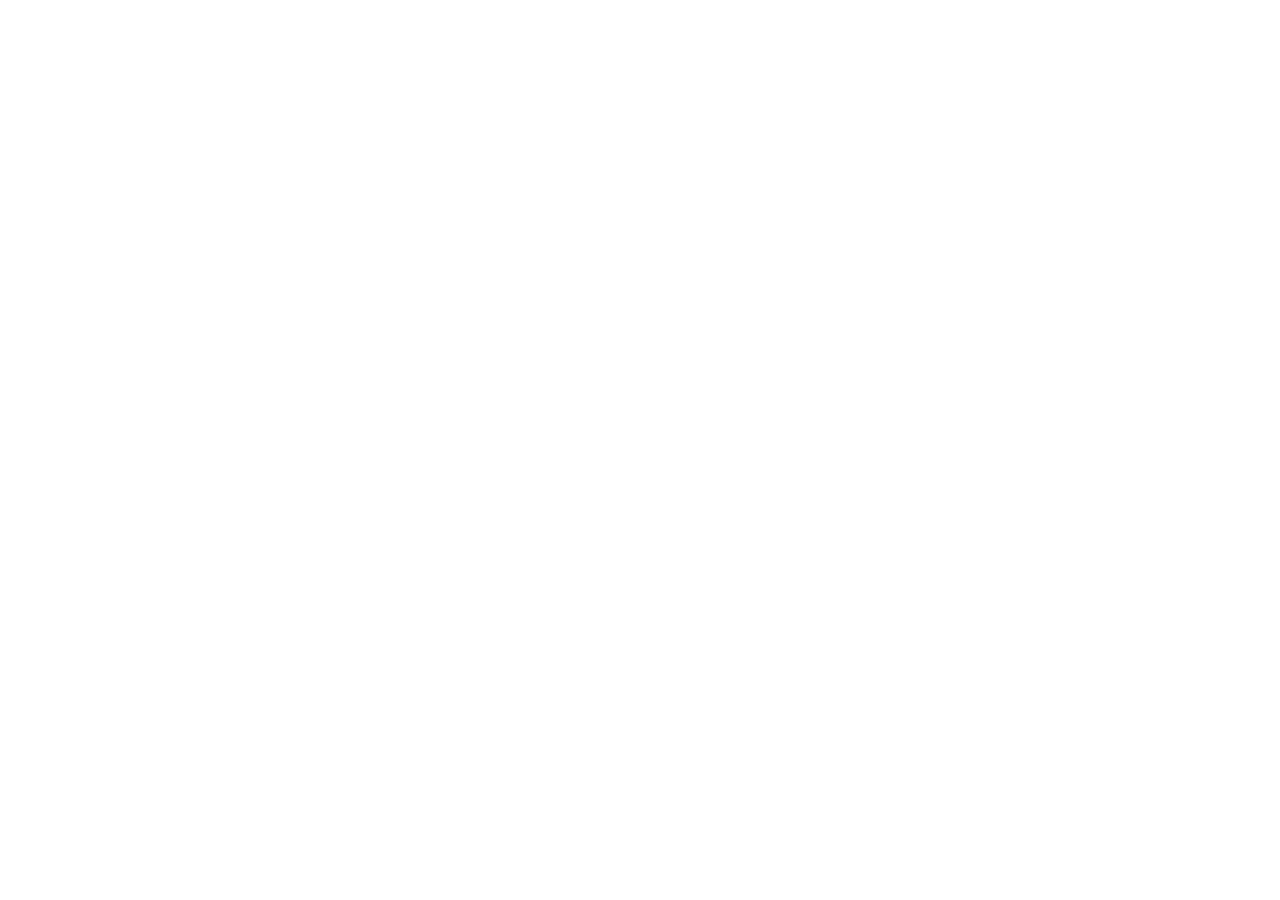
==== index.html @ d9516395 "Replace broken page with stable standalone site" ====
<!doctype html>
<html lang="en" dir="ltr">
<head>
<meta charset="utf-8">
<meta name="viewport" content="width=device-width,initial-scale=1">
<title>SAC Logistics Equipment | Jeddah</title>
<meta name="description" content="SAC Logistics supplies logistics, warehouse and transport equipment across Saudi Arabia.">
<style>
:root{--navy:#071b2d;--blue:#0c5fa8;--cyan:#17b9d7;--lime:#bfd633;--ink
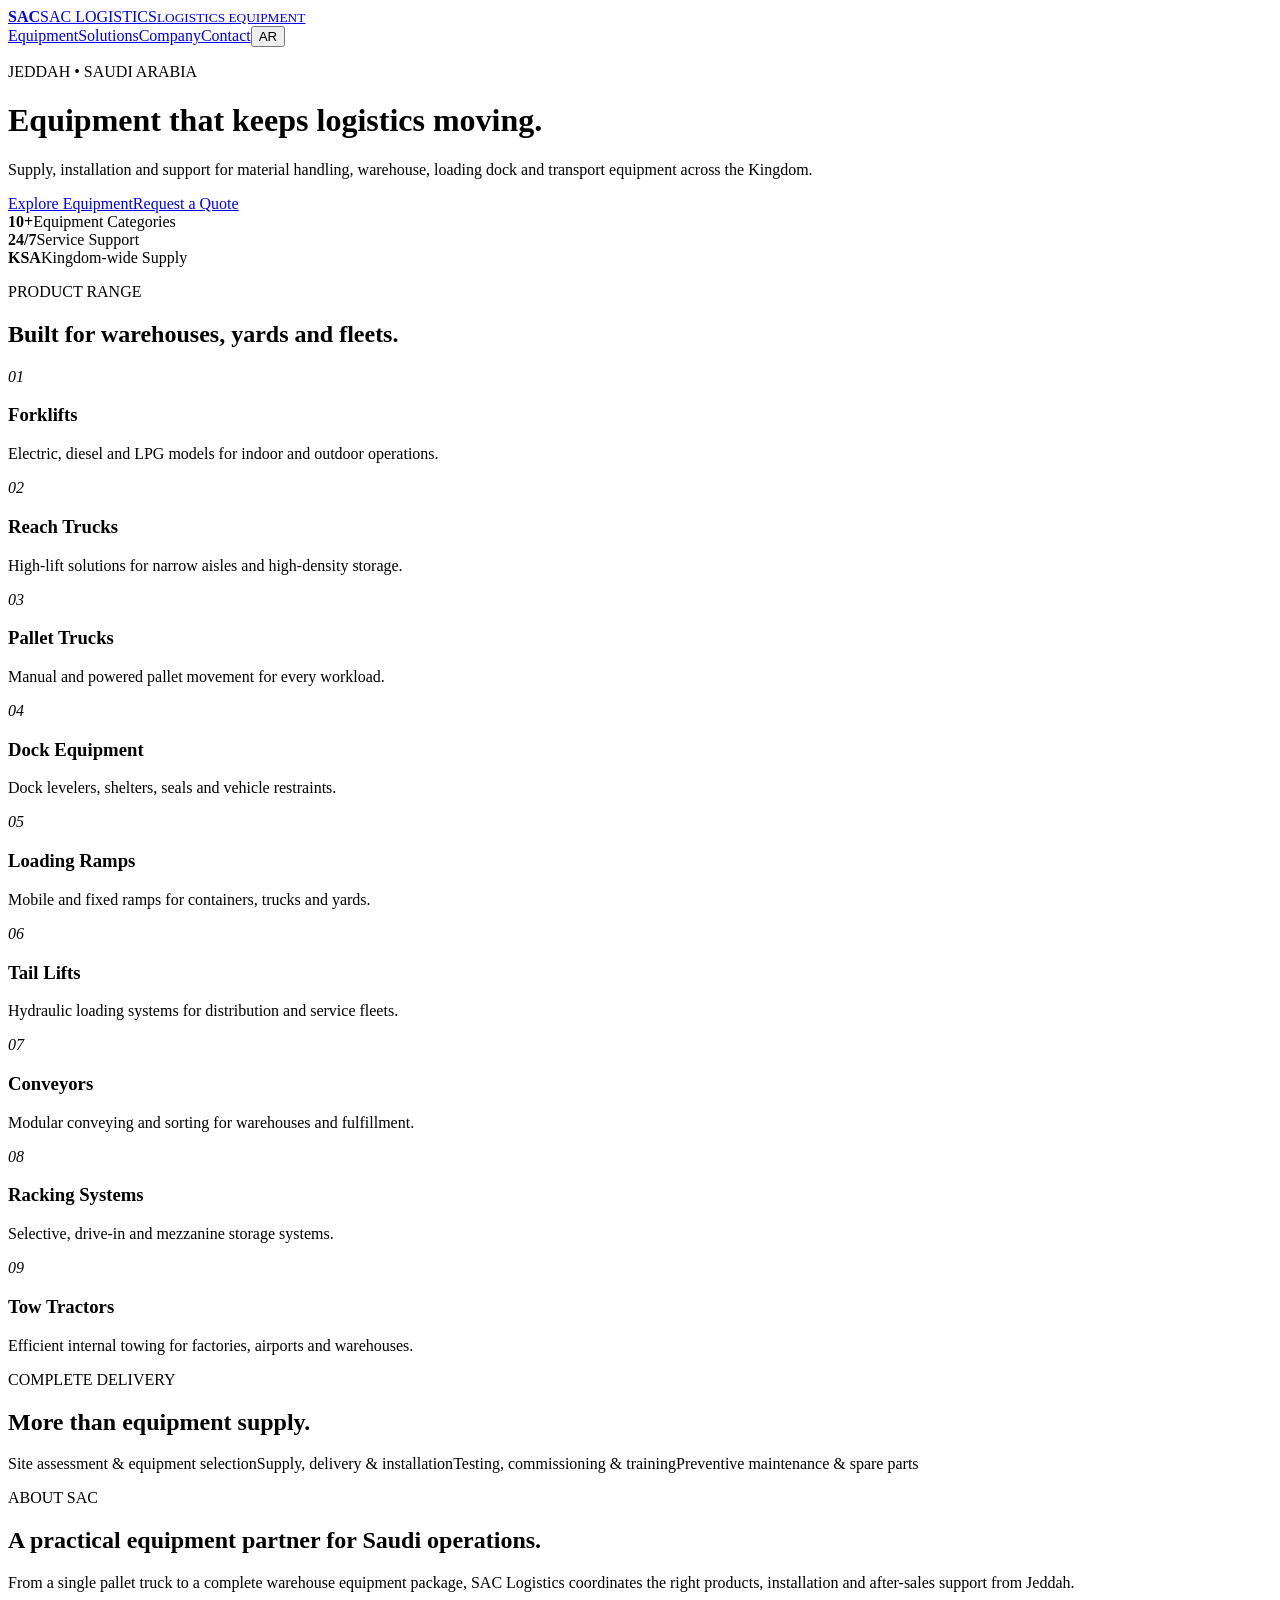
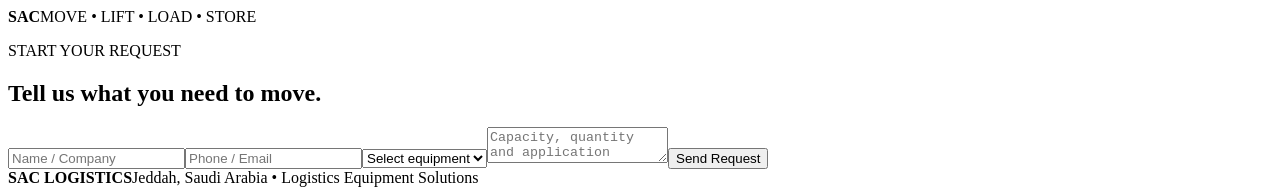
==== commit 949371be: "Create compact complete homepage" ====
--- a/index.html
+++ b/index.html
@@ -5,5 +5,30 @@
 <meta name="viewport" content="width=device-width,initial-scale=1">
 <title>SAC Logistics Equipment | Jeddah</title>
 <meta name="description" content="SAC Logistics supplies logistics, warehouse and transport equipment across Saudi Arabia.">
-<style>
-:root{--navy:#071b2d;--blue:#0c5fa8;--cyan:#17b9d7;--lime:#bfd633;--ink+<link rel="stylesheet" href="styles.css">
+</head>
+<body>
+<header class="hero">
+<nav class="nav wrap"><a class="brand" href="#"><b>SAC</b><span>SAC LOGISTICS<small>LOGISTICS EQUIPMENT</small></span></a><div class="links"><a href="#equipment" data-en="Equipment" data-ar="المعدات">Equipment</a><a href="#solutions" data-en="Solutions" data-ar="الحلول">Solutions</a><a href="#about" data-en="Company" data-ar="الشركة">Company</a><a href="#contact" data-en="Contact" data-ar="تواصل">Contact</a><button id="lang">AR</button></div></nav>
+<div class="hero-bg"></div><div class="wrap hero-content"><p class="tag" data-en="JEDDAH • SAUDI ARABIA" data-ar="جدة • المملكة العربية السعودية">JEDDAH • SAUDI ARABIA</p><h1 data-en="Equipment that keeps logistics moving." data-ar="معدات تحافظ على حركة أعمالك اللوجستية.">Equipment that keeps logistics moving.</h1><p class="lead" data-en="Supply, installation and support for material handling, warehouse, loading dock and transport equipment across the Kingdom." data-ar="توريد وتركيب ودعم معدات المناولة والمستودعات وأرصفة التحميل ومعدات النقل في جميع أنحاء المملكة.">Supply, installation and support for material handling, warehouse, loading dock and transport equipment across the Kingdom.</p><div class="actions"><a class="primary" href="#equipment" data-en="Explore Equipment" data-ar="استكشف المعدات">Explore Equipment</a><a class="secondary" href="#contact" data-en="Request a Quote" data-ar="اطلب عرض سعر">Request a Quote</a></div></div>
+<div class="stats"><div><b>10+</b><span data-en="Equipment Categories" data-ar="فئات معدات">Equipment Categories</span></div><div><b>24/7</b><span data-en="Service Support" data-ar="دعم الخدمة">Service Support</span></div><div><b>KSA</b><span data-en="Kingdom-wide Supply" data-ar="توريد لكل المملكة">Kingdom-wide Supply</span></div></div>
+</header>
+<main>
+<section id="equipment" class="section wrap"><div class="head"><p class="tag" data-en="PRODUCT RANGE" data-ar="مجموعة المنتجات">PRODUCT RANGE</p><h2 data-en="Built for warehouses, yards and fleets." data-ar="مصممة للمستودعات والساحات وأساطيل النقل.">Built for warehouses, yards and fleets.</h2></div><div class="grid">
+<article><i>01</i><h3 data-en="Forklifts" data-ar="الرافعات الشوكية">Forklifts</h3><p data-en="Electric, diesel and LPG models for indoor and outdoor operations." data-ar="موديلات كهربائية وديزل وغاز للاستخدام الداخلي والخارجي.">Electric, diesel and LPG models for indoor and outdoor operations.</p></article>
+<article><i>02</i><h3 data-en="Reach Trucks" data-ar="رافعات الممرات الضيقة">Reach Trucks</h3><p data-en="High-lift solutions for narrow aisles and high-density storage." data-ar="حلول رفع عالية للممرات الضيقة والتخزين عالي الكثافة.">High-lift solutions for narrow aisles and high-density storage.</p></article>
+<article><i>03</i><h3 data-en="Pallet Trucks" data-ar="عربات البليت">Pallet Trucks</h3><p data-en="Manual and powered pallet movement for every workload." data-ar="عربات يدوية وكهربائية لنقل البليت بمختلف الأحمال.">Manual and powered pallet movement for every workload.</p></article>
+<article><i>04</i><h3 data-en="Dock Equipment" data-ar="معدات أرصفة التحميل">Dock Equipment</h3><p data-en="Dock levelers, shelters, seals and vehicle restraints." data-ar="جسور تحميل ومظلات وعوازل وأنظمة تثبيت المركبات.">Dock levelers, shelters, seals and vehicle restraints.</p></article>
+<article><i>05</i><h3 data-en="Loading Ramps" data-ar="منحدرات التحميل">Loading Ramps</h3><p data-en="Mobile and fixed ramps for containers, trucks and yards." data-ar="منحدرات متحركة وثابتة للحاويات والشاحنات والساحات.">Mobile and fixed ramps for containers, trucks and yards.</p></article>
+<article><i>06</i><h3 data-en="Tail Lifts" data-ar="رافعات خلفية للشاحنات">Tail Lifts</h3><p data-en="Hydraulic loading systems for distribution and service fleets." data-ar="أنظمة تحميل هيدروليكية لأساطيل التوزيع والخدمة.">Hydraulic loading systems for distribution and service fleets.</p></article>
+<article><i>07</i><h3 data-en="Conveyors" data-ar="السيور الناقلة">Conveyors</h3><p data-en="Modular conveying and sorting for warehouses and fulfillment." data-ar="أنظمة نقل وفرز مرنة للمستودعات ومراكز تنفيذ الطلبات.">Modular conveying and sorting for warehouses and fulfillment.</p></article>
+<article><i>08</i><h3 data-en="Racking Systems" data-ar="أنظمة الرفوف">Racking Systems</h3><p data-en="Selective, drive-in and mezzanine storage systems." data-ar="رفوف انتقائية وداخلية وطوابق ميزانين للتخزين.">Selective, drive-in and mezzanine storage systems.</p></article>
+<article><i>09</i><h3 data-en="Tow Tractors" data-ar="جرارات السحب">Tow Tractors</h3><p data-en="Efficient internal towing for factories, airports and warehouses." data-ar="حلول سحب داخلية للمصانع والمطارات والمستودعات.">Efficient internal towing for factories, airports and warehouses.</p></article>
+</div></section>
+<section id="solutions" class="dark"><div class="wrap split"><div><p class="tag" data-en="COMPLETE DELIVERY" data-ar="تسليم متكامل">COMPLETE DELIVERY</p><h2 data-en="More than equipment supply." data-ar="أكثر من مجرد توريد معدات.">More than equipment supply.</h2></div><div class="services"><span data-en="Site assessment & equipment selection" data-ar="دراسة الموقع واختيار المعدات">Site assessment & equipment selection</span><span data-en="Supply, delivery & installation" data-ar="التوريد والتوصيل والتركيب">Supply, delivery & installation</span><span data-en="Testing, commissioning & training" data-ar="الاختبار والتشغيل والتدريب">Testing, commissioning & training</span><span data-en="Preventive maintenance & spare parts" data-ar="الصيانة الوقائية وقطع الغيار">Preventive maintenance & spare parts</span></div></div></section>
+<section id="about" class="section wrap about"><div><p class="tag" data-en="ABOUT SAC" data-ar="عن SAC">ABOUT SAC</p><h2 data-en="A practical equipment partner for Saudi operations." data-ar="شريك عملي لتجهيز العمليات اللوجستية في السعودية.">A practical equipment partner for Saudi operations.</h2><p data-en="From a single pallet truck to a complete warehouse equipment package, SAC Logistics coordinates the right products, installation and after-sales support from Jeddah." data-ar="من عربة بليت واحدة إلى تجهيز مستودع متكامل، تنسق SAC Logistics المنتجات المناسبة والتركيب وخدمات ما بعد البيع انطلاقًا من جدة.">From a single pallet truck to a complete warehouse equipment package, SAC Logistics coordinates the right products, installation and after-sales support from Jeddah.</p></div><div class="visual"><b>SAC</b><span data-en="MOVE • LIFT • LOAD • STORE" data-ar="نقل • رفع • تحميل • تخزين">MOVE • LIFT • LOAD • STORE</span></div></section>
+<section id="contact" class="contact"><div class="wrap contact-in"><div><p class="tag" data-en="START YOUR REQUEST" data-ar="ابدأ طلبك">START YOUR REQUEST</p><h2 data-en="Tell us what you need to move." data-ar="أخبرنا ماذا تحتاج أن تنقل أو ترفع.">Tell us what you need to move.</h2></div><form onsubmit="event.preventDefault();alert(document.documentElement.lang==='ar'?'تم استلام طلبك':'Request received');"><input required data-ph-en="Name / Company" data-ph-ar="الاسم / الشركة" placeholder="Name / Company"><input required data-ph-en="Phone / Email" data-ph-ar="الهاتف / البريد" placeholder="Phone / Email"><select><option data-en="Select equipment" data-ar="اختر المعدة">Select equipment</option><option>Forklift</option><option>Reach Truck</option><option>Dock Equipment</option><option>Racking System</option></select><textarea data-ph-en="Capacity, quantity and application" data-ph-ar="الحمولة والكمية والاستخدام" placeholder="Capacity, quantity and application"></textarea><button data-en="Send Request" data-ar="إرسال الطلب">Send Request</button></form></div></section>
+</main>
+<footer><div class="wrap"><b>SAC LOGISTICS</b><span data-en="Jeddah, Saudi Arabia • Logistics Equipment Solutions" data-ar="جدة، المملكة العربية السعودية • حلول المعدات اللوجستية">Jeddah, Saudi Arabia • Logistics Equipment Solutions</span></div></footer>
+<script src="script.js"></script>
+</body></html>
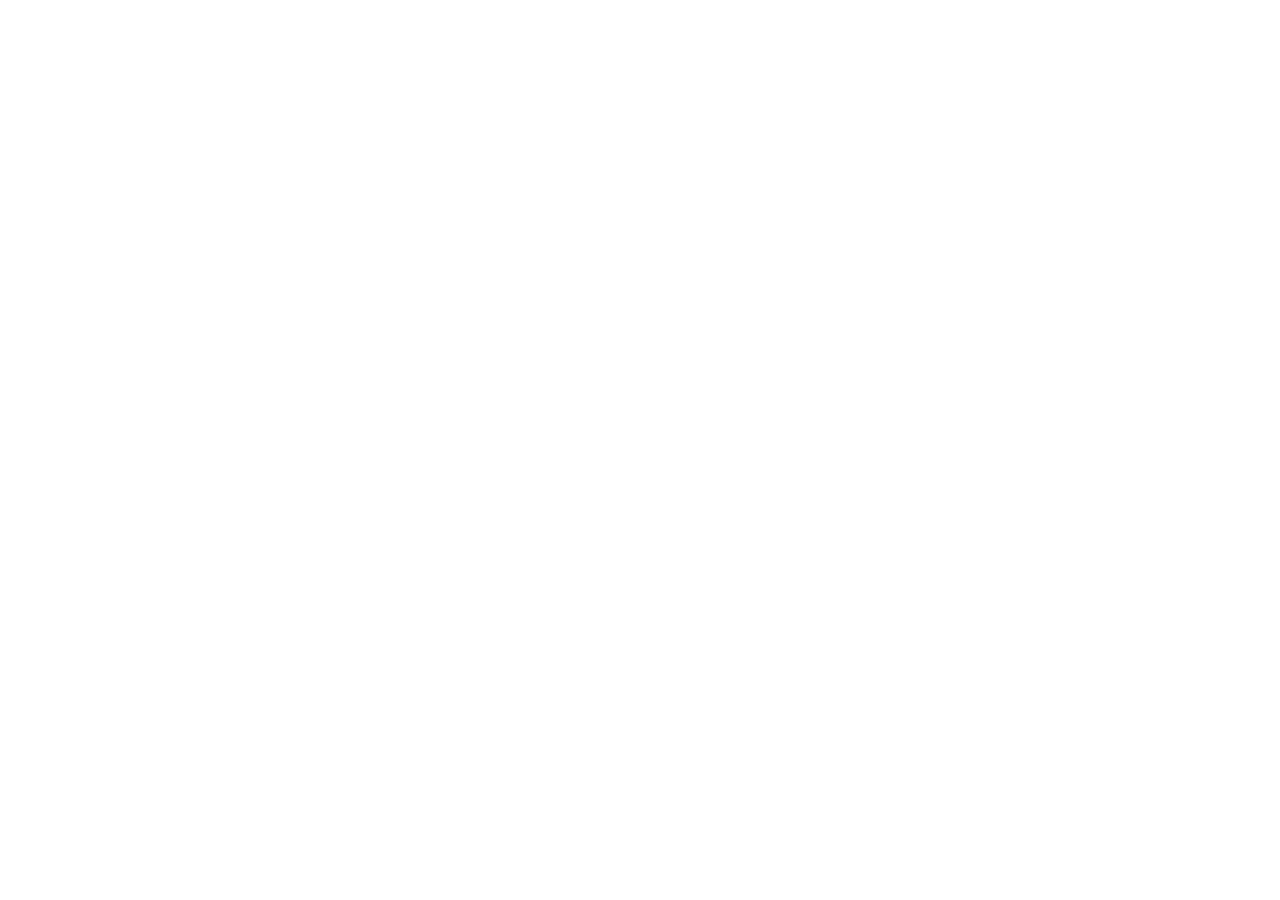
==== commit fcb7be22: "Build cinematic SAC equipment experience" ====
--- a/index.html
+++ b/index.html
@@ -3,32 +3,9 @@
 <head>
 <meta charset="utf-8">
 <meta name="viewport" content="width=device-width,initial-scale=1">
-<title>SAC Logistics Equipment | Jeddah</title>
-<meta name="description" content="SAC Logistics supplies logistics, warehouse and transport equipment across Saudi Arabia.">
-<link rel="stylesheet" href="styles.css">
-</head>
-<body>
-<header class="hero">
-<nav class="nav wrap"><a class="brand" href="#"><b>SAC</b><span>SAC LOGISTICS<small>LOGISTICS EQUIPMENT</small></span></a><div class="links"><a href="#equipment" data-en="Equipment" data-ar="المعدات">Equipment</a><a href="#solutions" data-en="Solutions" data-ar="الحلول">Solutions</a><a href="#about" data-en="Company" data-ar="الشركة">Company</a><a href="#contact" data-en="Contact" data-ar="تواصل">Contact</a><button id="lang">AR</button></div></nav>
-<div class="hero-bg"></div><div class="wrap hero-content"><p class="tag" data-en="JEDDAH • SAUDI ARABIA" data-ar="جدة • المملكة العربية السعودية">JEDDAH • SAUDI ARABIA</p><h1 data-en="Equipment that keeps logistics moving." data-ar="معدات تحافظ على حركة أعمالك اللوجستية.">Equipment that keeps logistics moving.</h1><p class="lead" data-en="Supply, installation and support for material handling, warehouse, loading dock and transport equipment across the Kingdom." data-ar="توريد وتركيب ودعم معدات المناولة والمستودعات وأرصفة التحميل ومعدات النقل في جميع أنحاء المملكة.">Supply, installation and support for material handling, warehouse, loading dock and transport equipment across the Kingdom.</p><div class="actions"><a class="primary" href="#equipment" data-en="Explore Equipment" data-ar="استكشف المعدات">Explore Equipment</a><a class="secondary" href="#contact" data-en="Request a Quote" data-ar="اطلب عرض سعر">Request a Quote</a></div></div>
-<div class="stats"><div><b>10+</b><span data-en="Equipment Categories" data-ar="فئات معدات">Equipment Categories</span></div><div><b>24/7</b><span data-en="Service Support" data-ar="دعم الخدمة">Service Support</span></div><div><b>KSA</b><span data-en="Kingdom-wide Supply" data-ar="توريد لكل المملكة">Kingdom-wide Supply</span></div></div>
-</header>
-<main>
-<section id="equipment" class="section wrap"><div class="head"><p class="tag" data-en="PRODUCT RANGE" data-ar="مجموعة المنتجات">PRODUCT RANGE</p><h2 data-en="Built for warehouses, yards and fleets." data-ar="مصممة للمستودعات والساحات وأساطيل النقل.">Built for warehouses, yards and fleets.</h2></div><div class="grid">
-<article><i>01</i><h3 data-en="Forklifts" data-ar="الرافعات الشوكية">Forklifts</h3><p data-en="Electric, diesel and LPG models for indoor and outdoor operations." data-ar="موديلات كهربائية وديزل وغاز للاستخدام الداخلي والخارجي.">Electric, diesel and LPG models for indoor and outdoor operations.</p></article>
-<article><i>02</i><h3 data-en="Reach Trucks" data-ar="رافعات الممرات الضيقة">Reach Trucks</h3><p data-en="High-lift solutions for narrow aisles and high-density storage." data-ar="حلول رفع عالية للممرات الضيقة والتخزين عالي الكثافة.">High-lift solutions for narrow aisles and high-density storage.</p></article>
-<article><i>03</i><h3 data-en="Pallet Trucks" data-ar="عربات البليت">Pallet Trucks</h3><p data-en="Manual and powered pallet movement for every workload." data-ar="عربات يدوية وكهربائية لنقل البليت بمختلف الأحمال.">Manual and powered pallet movement for every workload.</p></article>
-<article><i>04</i><h3 data-en="Dock Equipment" data-ar="معدات أرصفة التحميل">Dock Equipment</h3><p data-en="Dock levelers, shelters, seals and vehicle restraints." data-ar="جسور تحميل ومظلات وعوازل وأنظمة تثبيت المركبات.">Dock levelers, shelters, seals and vehicle restraints.</p></article>
-<article><i>05</i><h3 data-en="Loading Ramps" data-ar="منحدرات التحميل">Loading Ramps</h3><p data-en="Mobile and fixed ramps for containers, trucks and yards." data-ar="منحدرات متحركة وثابتة للحاويات والشاحنات والساحات.">Mobile and fixed ramps for containers, trucks and yards.</p></article>
-<article><i>06</i><h3 data-en="Tail Lifts" data-ar="رافعات خلفية للشاحنات">Tail Lifts</h3><p data-en="Hydraulic loading systems for distribution and service fleets." data-ar="أنظمة تحميل هيدروليكية لأساطيل التوزيع والخدمة.">Hydraulic loading systems for distribution and service fleets.</p></article>
-<article><i>07</i><h3 data-en="Conveyors" data-ar="السيور الناقلة">Conveyors</h3><p data-en="Modular conveying and sorting for warehouses and fulfillment." data-ar="أنظمة نقل وفرز مرنة للمستودعات ومراكز تنفيذ الطلبات.">Modular conveying and sorting for warehouses and fulfillment.</p></article>
-<article><i>08</i><h3 data-en="Racking Systems" data-ar="أنظمة الرفوف">Racking Systems</h3><p data-en="Selective, drive-in and mezzanine storage systems." data-ar="رفوف انتقائية وداخلية وطوابق ميزانين للتخزين.">Selective, drive-in and mezzanine storage systems.</p></article>
-<article><i>09</i><h3 data-en="Tow Tractors" data-ar="جرارات السحب">Tow Tractors</h3><p data-en="Efficient internal towing for factories, airports and warehouses." data-ar="حلول سحب داخلية للمصانع والمطارات والمستودعات.">Efficient internal towing for factories, airports and warehouses.</p></article>
-</div></section>
-<section id="solutions" class="dark"><div class="wrap split"><div><p class="tag" data-en="COMPLETE DELIVERY" data-ar="تسليم متكامل">COMPLETE DELIVERY</p><h2 data-en="More than equipment supply." data-ar="أكثر من مجرد توريد معدات.">More than equipment supply.</h2></div><div class="services"><span data-en="Site assessment & equipment selection" data-ar="دراسة الموقع واختيار المعدات">Site assessment & equipment selection</span><span data-en="Supply, delivery & installation" data-ar="التوريد والتوصيل والتركيب">Supply, delivery & installation</span><span data-en="Testing, commissioning & training" data-ar="الاختبار والتشغيل والتدريب">Testing, commissioning & training</span><span data-en="Preventive maintenance & spare parts" data-ar="الصيانة الوقائية وقطع الغيار">Preventive maintenance & spare parts</span></div></div></section>
-<section id="about" class="section wrap about"><div><p class="tag" data-en="ABOUT SAC" data-ar="عن SAC">ABOUT SAC</p><h2 data-en="A practical equipment partner for Saudi operations." data-ar="شريك عملي لتجهيز العمليات اللوجستية في السعودية.">A practical equipment partner for Saudi operations.</h2><p data-en="From a single pallet truck to a complete warehouse equipment package, SAC Logistics coordinates the right products, installation and after-sales support from Jeddah." data-ar="من عربة بليت واحدة إلى تجهيز مستودع متكامل، تنسق SAC Logistics المنتجات المناسبة والتركيب وخدمات ما بعد البيع انطلاقًا من جدة.">From a single pallet truck to a complete warehouse equipment package, SAC Logistics coordinates the right products, installation and after-sales support from Jeddah.</p></div><div class="visual"><b>SAC</b><span data-en="MOVE • LIFT • LOAD • STORE" data-ar="نقل • رفع • تحميل • تخزين">MOVE • LIFT • LOAD • STORE</span></div></section>
-<section id="contact" class="contact"><div class="wrap contact-in"><div><p class="tag" data-en="START YOUR REQUEST" data-ar="ابدأ طلبك">START YOUR REQUEST</p><h2 data-en="Tell us what you need to move." data-ar="أخبرنا ماذا تحتاج أن تنقل أو ترفع.">Tell us what you need to move.</h2></div><form onsubmit="event.preventDefault();alert(document.documentElement.lang==='ar'?'تم استلام طلبك':'Request received');"><input required data-ph-en="Name / Company" data-ph-ar="الاسم / الشركة" placeholder="Name / Company"><input required data-ph-en="Phone / Email" data-ph-ar="الهاتف / البريد" placeholder="Phone / Email"><select><option data-en="Select equipment" data-ar="اختر المعدة">Select equipment</option><option>Forklift</option><option>Reach Truck</option><option>Dock Equipment</option><option>Racking System</option></select><textarea data-ph-en="Capacity, quantity and application" data-ph-ar="الحمولة والكمية والاستخدام" placeholder="Capacity, quantity and application"></textarea><button data-en="Send Request" data-ar="إرسال الطلب">Send Request</button></form></div></section>
-</main>
-<footer><div class="wrap"><b>SAC LOGISTICS</b><span data-en="Jeddah, Saudi Arabia • Logistics Equipment Solutions" data-ar="جدة، المملكة العربية السعودية • حلول المعدات اللوجستية">Jeddah, Saudi Arabia • Logistics Equipment Solutions</span></div></footer>
-<script src="script.js"></script>
-</body></html>+<meta name="description" content="SAC Logistics supplies advanced logistics, warehouse and transport equipment across Saudi Arabia.">
+<meta name="theme-color" content="#061521">
+<title>SAC Logistics | Equipment That Moves Saudi Arabia</title>
+<link rel="preconnect" href="https://fonts.googleapis.com">
+<link rel="preconnect" href="https://fonts.gstatic.com" crossorigin>
+<link href="https://fonts.googleapis.com/css2?family=Manrope:wght@400;500;600;700;800&family=Tajawal:wght@400;
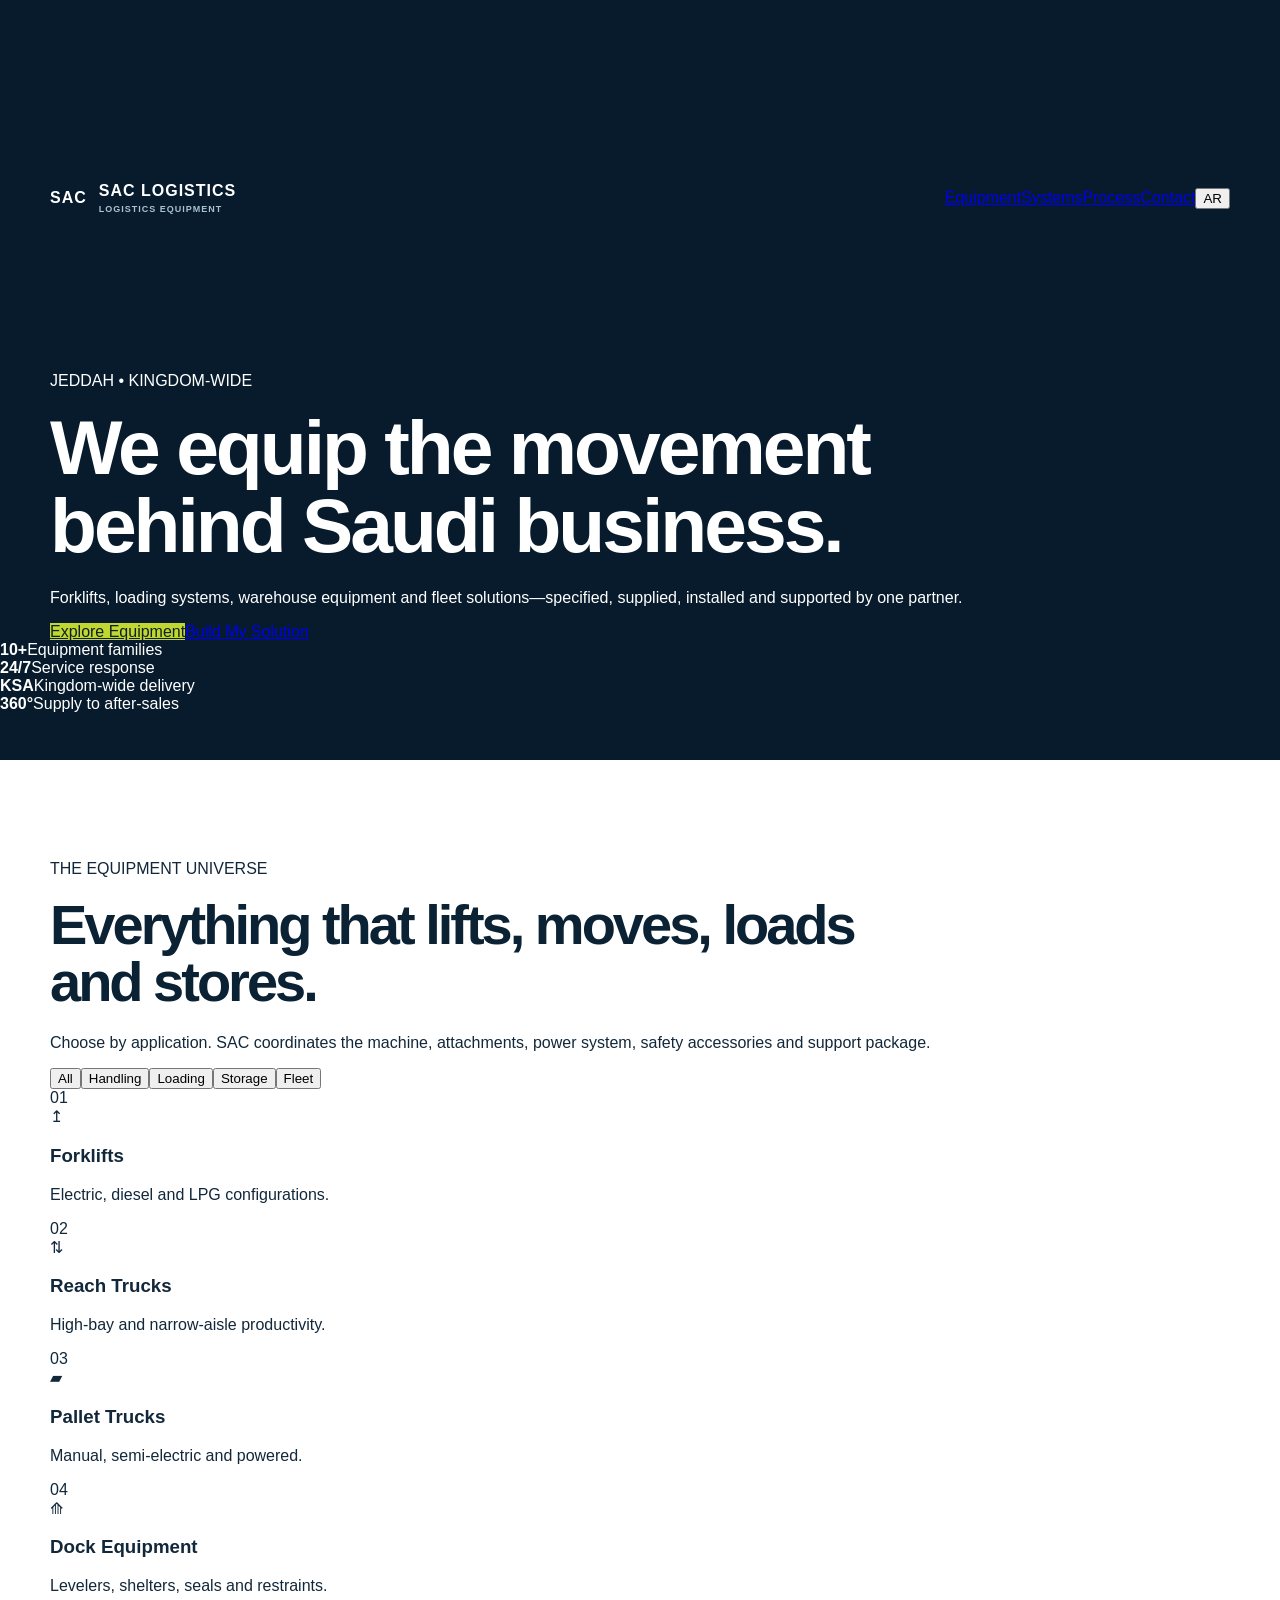
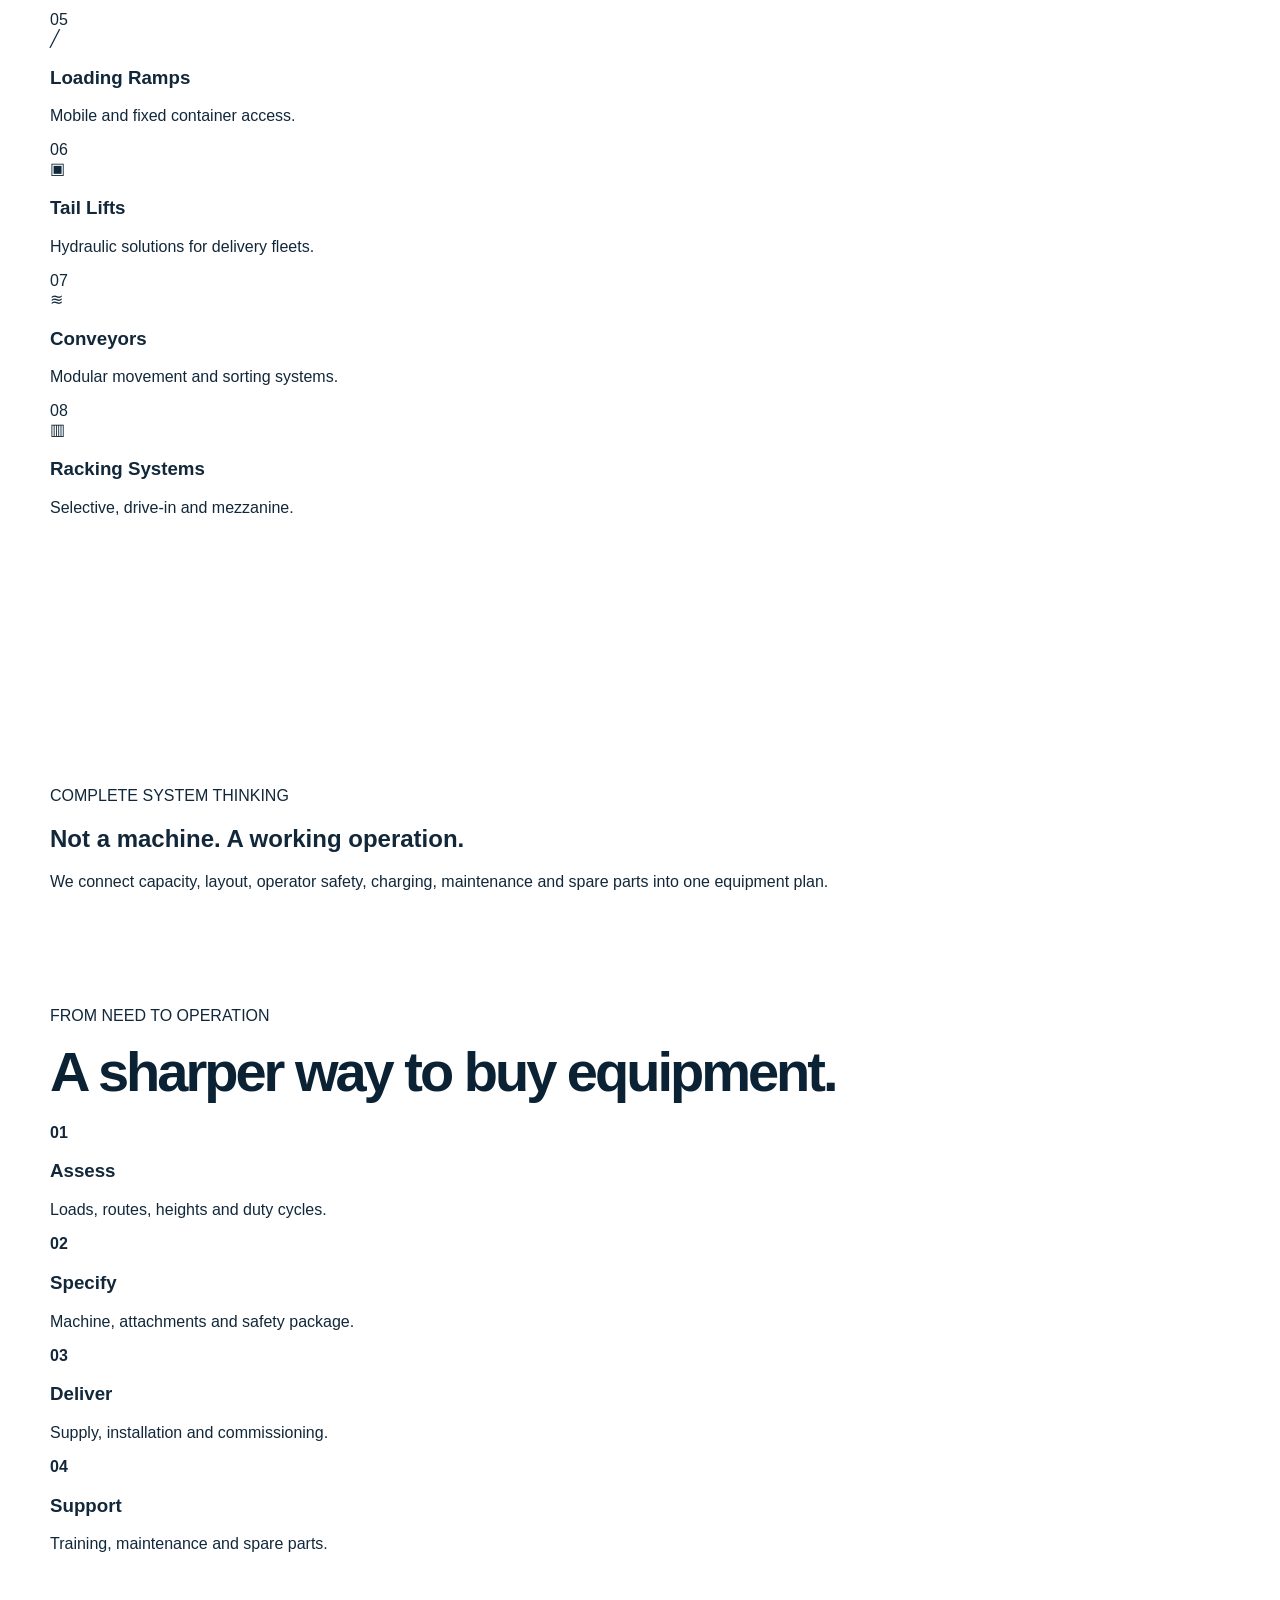
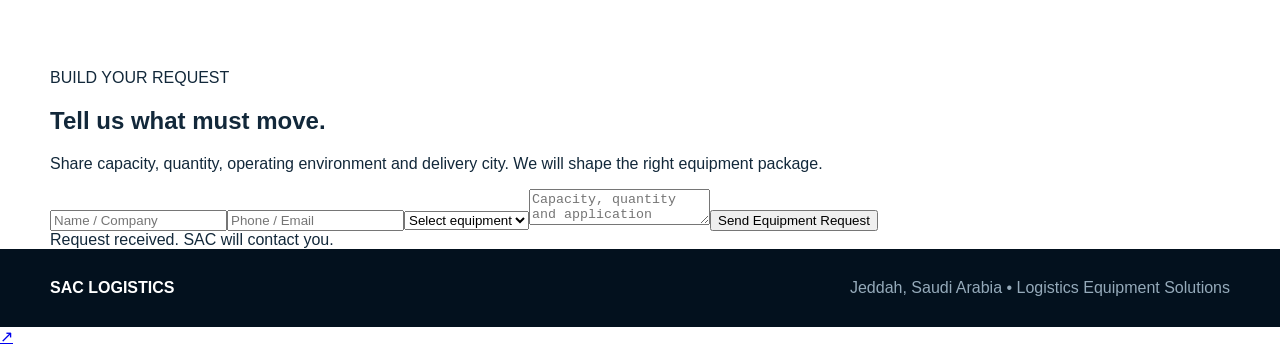
==== commit 3cbc0816: "Restore complete cinematic site shell" ====
--- a/index.html
+++ b/index.html
@@ -3,9 +3,54 @@
 <head>
 <meta charset="utf-8">
 <meta name="viewport" content="width=device-width,initial-scale=1">
-<meta name="description" content="SAC Logistics supplies advanced logistics, warehouse and transport equipment across Saudi Arabia.">
 <meta name="theme-color" content="#061521">
 <title>SAC Logistics | Equipment That Moves Saudi Arabia</title>
-<link rel="preconnect" href="https://fonts.googleapis.com">
-<link rel="preconnect" href="https://fonts.gstatic.com" crossorigin>
-<link href="https://fonts.googleapis.com/css2?family=Manrope:wght@400;500;600;700;800&family=Tajawal:wght@400;+<link rel="stylesheet" href="styles.css">
+</head>
+<body>
+<div class="noise"></div><div class="cursor-glow"></div>
+<header class="hero" id="home">
+  <div class="video-stack">
+    <video class="hero-video active" autoplay muted loop playsinline poster="https://images.unsplash.com/photo-1586528116311-ad8dd3c8310d?auto=format&fit=crop&w=1800&q=85"><source src="https://videos.pexels.com/video-files/4488706/4488706-hd_1920_1080_25fps.mp4" type="video/mp4"></video>
+    <video class="hero-video" autoplay muted loop playsinline poster="https://images.unsplash.com/photo-1565793298595-6a879b1d9492?auto=format&fit=crop&w=1800&q=85"><source src="https://videos.pexels.com/video-files/853800/853800-hd_1920_1080_30fps.mp4" type="video/mp4"></video>
+  </div>
+  <div class="hero-overlay"></div>
+  <nav class="nav wrap">
+    <a class="brand" href="#home"><span class="brand-mark">SAC</span><span><b>SAC LOGISTICS</b><small>LOGISTICS EQUIPMENT</small></span></a>
+    <div class="nav-links"><a href="#equipment" data-en="Equipment" data-ar="المعدات">Equipment</a><a href="#systems" data-en="Systems" data-ar="الأنظمة">Systems</a><a href="#process" data-en="Process" data-ar="آلية العمل">Process</a><a href="#contact" data-en="Contact" data-ar="تواصل">Contact</a><button id="lang">AR</button></div>
+  </nav>
+  <div class="hero-content wrap reveal">
+    <div class="eyebrow" data-en="JEDDAH • KINGDOM-WIDE" data-ar="جدة • نخدم جميع أنحاء المملكة">JEDDAH • KINGDOM-WIDE</div>
+    <h1 data-en="We equip the movement behind Saudi business." data-ar="نجهّز الحركة التي تقود أعمال السعودية.">We equip the movement behind Saudi business.</h1>
+    <p data-en="Forklifts, loading systems, warehouse equipment and fleet solutions—specified, supplied, installed and supported by one partner." data-ar="رافعات شوكية وأنظمة تحميل وتجهيزات مستودعات وحلول أساطيل—نحددها ونوردها ونركبها وندعمها من خلال شريك واحد.">Forklifts, loading systems, warehouse equipment and fleet solutions—specified, supplied, installed and supported by one partner.</p>
+    <div class="hero-actions"><a class="btn primary" href="#equipment" data-en="Explore Equipment" data-ar="استكشف المعدات">Explore Equipment</a><a class="btn ghost" href="#contact" data-en="Build My Solution" data-ar="صمّم حلّي">Build My Solution</a></div>
+  </div>
+  <div class="hero-rail"><div><b>10+</b><span data-en="Equipment families" data-ar="عائلات معدات">Equipment families</span></div><div><b>24/7</b><span data-en="Service response" data-ar="استجابة للخدمة">Service response</span></div><div><b>KSA</b><span data-en="Kingdom-wide delivery" data-ar="توريد لكل المملكة">Kingdom-wide delivery</span></div><div><b>360°</b><span data-en="Supply to after-sales" data-ar="من التوريد لما بعد البيع">Supply to after-sales</span></div></div>
+</header>
+<main>
+<section id="equipment" class="section wrap">
+  <div class="section-head reveal"><div><span class="kicker" data-en="THE EQUIPMENT UNIVERSE" data-ar="عالم المعدات">THE EQUIPMENT UNIVERSE</span><h2 data-en="Everything that lifts, moves, loads and stores." data-ar="كل ما يرفع وينقل ويحمّل ويخزّن.">Everything that lifts, moves, loads and stores.</h2></div><p data-en="Choose by application. SAC coordinates the machine, attachments, power system, safety accessories and support package." data-ar="اختر حسب الاستخدام. تنسق SAC المعدة والملحقات ونظام الطاقة وتجهيزات السلامة وحزمة الدعم.">Choose by application. SAC coordinates the machine, attachments, power system, safety accessories and support package.</p></div>
+  <div class="filters reveal"><button class="active" data-filter="all" data-en="All" data-ar="الكل">All</button><button data-filter="handling" data-en="Handling" data-ar="المناولة">Handling</button><button data-filter="loading" data-en="Loading" data-ar="التحميل">Loading</button><button data-filter="storage" data-en="Storage" data-ar="التخزين">Storage</button><button data-filter="fleet" data-en="Fleet" data-ar="الأساطيل">Fleet</button></div>
+  <div class="equipment-grid">
+    <article data-cat="handling" class="equipment-card reveal"><span>01</span><div class="icon">↥</div><h3 data-en="Forklifts" data-ar="الرافعات الشوكية">Forklifts</h3><p data-en="Electric, diesel and LPG configurations." data-ar="خيارات كهربائية وديزل وغاز.">Electric, diesel and LPG configurations.</p></article>
+    <article data-cat="handling" class="equipment-card reveal"><span>02</span><div class="icon">⇅</div><h3 data-en="Reach Trucks" data-ar="رافعات الممرات الضيقة">Reach Trucks</h3><p data-en="High-bay and narrow-aisle productivity." data-ar="إنتاجية عالية للممرات الضيقة.">High-bay and narrow-aisle productivity.</p></article>
+    <article data-cat="handling" class="equipment-card reveal"><span>03</span><div class="icon">▰</div><h3 data-en="Pallet Trucks" data-ar="عربات البليت">Pallet Trucks</h3><p data-en="Manual, semi-electric and powered." data-ar="يدوية ونصف كهربائية وكهربائية.">Manual, semi-electric and powered.</p></article>
+    <article data-cat="loading" class="equipment-card reveal"><span>04</span><div class="icon">⟰</div><h3 data-en="Dock Equipment" data-ar="معدات أرصفة التحميل">Dock Equipment</h3><p data-en="Levelers, shelters, seals and restraints." data-ar="جسور ومظلات وعوازل وأنظمة تثبيت.">Levelers, shelters, seals and restraints.</p></article>
+    <article data-cat="loading" class="equipment-card reveal"><span>05</span><div class="icon">╱</div><h3 data-en="Loading Ramps" data-ar="منحدرات التحميل">Loading Ramps</h3><p data-en="Mobile and fixed container access." data-ar="حلول وصول متحركة وثابتة للحاويات.">Mobile and fixed container access.</p></article>
+    <article data-cat="fleet" class="equipment-card reveal"><span>06</span><div class="icon">▣</div><h3 data-en="Tail Lifts" data-ar="رافعات خلفية للشاحنات">Tail Lifts</h3><p data-en="Hydraulic solutions for delivery fleets." data-ar="حلول هيدروليكية لأساطيل التوزيع.">Hydraulic solutions for delivery fleets.</p></article>
+    <article data-cat="storage" class="equipment-card reveal"><span>07</span><div class="icon">≋</div><h3 data-en="Conveyors" data-ar="السيور الناقلة">Conveyors</h3><p data-en="Modular movement and sorting systems." data-ar="أنظمة مرنة للنقل والفرز.">Modular movement and sorting systems.</p></article>
+    <article data-cat="storage" class="equipment-card reveal"><span>08</span><div class="icon">▥</div><h3 data-en="Racking Systems" data-ar="أنظمة الرفوف">Racking Systems</h3><p data-en="Selective, drive-in and mezzanine." data-ar="انتقائية وداخلية وطوابق ميزانين.">Selective, drive-in and mezzanine.</p></article>
+  </div>
+</section>
+<section id="systems" class="immersive">
+  <video autoplay muted loop playsinline poster="https://images.unsplash.com/photo-1586864387967-d02ef85d93e8?auto=format&fit=crop&w=1800&q=85"><source src="https://videos.pexels.com/video-files/2576360/2576360-hd_1920_1080_25fps.mp4" type="video/mp4"></video>
+  <div class="immersive-overlay"></div><div class="wrap immersive-copy reveal"><span class="kicker" data-en="COMPLETE SYSTEM THINKING" data-ar="تفكير بمنظومة متكاملة">COMPLETE SYSTEM THINKING</span><h2 data-en="Not a machine. A working operation." data-ar="ليست معدة فقط. بل عملية تعمل.">Not a machine. A working operation.</h2><p data-en="We connect capacity, layout, operator safety, charging, maintenance and spare parts into one equipment plan." data-ar="نربط الحمولة والتخطيط وسلامة المشغل والشحن والصيانة وقطع الغيار ضمن خطة معدات واحدة.">We connect capacity, layout, operator safety, charging, maintenance and spare parts into one equipment plan.</p></div>
+</section>
+<section id="process" class="section dark-section"><div class="wrap"><div class="section-head reveal"><div><span class="kicker" data-en="FROM NEED TO OPERATION" data-ar="من الحاجة إلى التشغيل">FROM NEED TO OPERATION</span><h2 data-en="A sharper way to buy equipment." data-ar="طريقة أذكى لشراء المعدات.">A sharper way to buy equipment.</h2></div></div><div class="process-grid"><div class="reveal"><b>01</b><h3 data-en="Assess" data-ar="ندرس">Assess</h3><p data-en="Loads, routes, heights and duty cycles." data-ar="الأحمال والمسارات والارتفاعات ودورات العمل.">Loads, routes, heights and duty cycles.</p></div><div class="reveal"><b>02</b><h3 data-en="Specify" data-ar="نحدد">Specify</h3><p data-en="Machine, attachments and safety package." data-ar="المعدة والملحقات وحزمة السلامة.">Machine, attachments and safety package.</p></div><div class="reveal"><b>03</b><h3 data-en="Deliver" data-ar="نورد">Deliver</h3><p data-en="Supply, installation and commissioning." data-ar="التوريد والتركيب والتشغيل.">Supply, installation and commissioning.</p></div><div class="reveal"><b>04</b><h3 data-en="Support" data-ar="ندعم">Support</h3><p data-en="Training, maintenance and spare parts." data-ar="التدريب والصيانة وقطع الغيار.">Training, maintenance and spare parts.</p></div></div></div></section>
+<section id="contact" class="contact-section"><div class="wrap contact-grid"><div class="reveal"><span class="kicker" data-en="BUILD YOUR REQUEST" data-ar="ابنِ طلبك">BUILD YOUR REQUEST</span><h2 data-en="Tell us what must move." data-ar="أخبرنا ماذا يجب أن يتحرك.">Tell us what must move.</h2><p data-en="Share capacity, quantity, operating environment and delivery city. We will shape the right equipment package." data-ar="شارك الحمولة والكمية وبيئة التشغيل ومدينة التسليم، وسنصمم حزمة المعدات المناسبة.">Share capacity, quantity, operating environment and delivery city. We will shape the right equipment package.</p></div><form class="reveal" onsubmit="event.preventDefault();this.classList.add('sent')"><input required placeholder="Name / Company" data-ph-en="Name / Company" data-ph-ar="الاسم / الشركة"><input required placeholder="Phone / Email" data-ph-en="Phone / Email" data-ph-ar="الهاتف / البريد"><select><option data-en="Select equipment" data-ar="اختر المعدة">Select equipment</option><option>Forklift</option><option>Reach Truck</option><option>Dock Equipment</option><option>Racking System</option></select><textarea placeholder="Capacity, quantity and application" data-ph-en="Capacity, quantity and application" data-ph-ar="الحمولة والكمية والاستخدام"></textarea><button data-en="Send Equipment Request" data-ar="إرسال طلب المعدات">Send Equipment Request</button><div class="form-success" data-en="Request received. SAC will contact you." data-ar="تم استلام الطلب. سيتواصل معك فريق SAC.">Request received. SAC will contact you.</div></form></div></section>
+</main>
+<footer><div class="wrap"><b>SAC LOGISTICS</b><span data-en="Jeddah, Saudi Arabia • Logistics Equipment Solutions" data-ar="جدة، المملكة العربية السعودية • حلول المعدات اللوجستية">Jeddah, Saudi Arabia • Logistics Equipment Solutions</span></div></footer>
+<a class="float-cta" href="#contact">↗</a>
+<script src="script.js"></script>
+</body>
+</html>
--- a/styles.css
+++ b/styles.css
@@ -0,0 +1 @@
+*{box-sizing:border-box}html{scroll-behavior:smooth}body{margin:0;font-family:Arial,Helvetica,sans-serif;color:#12283a;background:#fff}.wrap{width:min(1180px,calc(100% - 36px));margin:auto}.hero{min-height:760px;background:#071b2d;color:#fff;position:relative;overflow:hidden}.hero-bg{position:absolute;inset:0;background:linear-gradient(90deg,rgba(4,20,35,.96),rgba(4,20,35,.65)),radial-gradient(circle at 80% 35%,rgba(23,185,215,.35),transparent 30%),linear-gradient(135deg,#0c5fa8,#071b2d)}.hero-bg:after{content:"";position:absolute;inset:0;background-image:linear-gradient(rgba(255,255,255,.05) 1px,transparent 1px),linear-gradient(90deg,rgba(255,255,255,.05) 1px,transparent 1px);background-size:44px 44px}.nav{height:88px;display:flex;align-items:center;justify-content:space-between;position:relative;z-index:2}.brand{display:flex;align-items:center;gap:12px;color:#fff;text-decoration:none}.brand>b{background:#17b9d7;padding:14px 11px;border-radius:8px}.brand span{font-weight:800;letter-spacing:1px}.brand small{display:block;font-size:9px;color:#a9c1d1;margin-top:4px}.links{display:flex;gap:24px;align-items:center}.links a{color:#fff;text-decoration:none;font-size:14px}.links button{border:1px solid #ffffff66;background:transparent;color:#fff;padding:9px 12px;cursor:pointer}.hero-content{position:relative;z-index:2;padding-top:130px}.tag{font-size:12px;font-weight:800;letter-spacing:3px;color:#bfd633}.hero h1,.section h2,.dark h2,.contact h2{font-size:clamp(42px,6vw,78px);line-height:1.02;max-width:850px;margin:18px 0 24px;letter-spacing:-3px}.lead{font-size:18px;line-height:1.8;max-width:700px;color:#d7e2e9}.actions{display:flex;gap:14px;margin-top:34px}.actions a{padding:15px 22px;text-decoration:none;font-weight:800}.primary{background:#bfd633;color:#102022}.secondary{border:1px solid #fff;color:#fff}.stats{position:absolute;left:0;right:0;bottom:0;z-index:2;display:grid;grid-template-columns:repeat(3,1fr);background:rgba(3,16,28,.9)}.stats div{padding:25px 7%;border-right:1px solid #ffffff1f}.stats b{font-size:30px}.stats span{display:block;color:#9eb4c2;font-size:12px;margin-top:6px}.section{padding:100px 0}.head{max-width:850px}.section h2,.dark h2,.contact h2{font-size:clamp(36px,5vw,56px);color:#0b2235}.grid{display:grid;grid-template-columns:repeat(3,1fr);gap:1px;background:#d9e3e9;margin-top:50px}.grid article{background:#fff;padding:34px;min-height:260px;transition:.25s}.grid article:hover{transform:translateY(-6px);box-shadow:0 20px 45px #0d294019;position:relative;z-index:2}.grid i{font-style:normal;color:#17b9d7;font-weight:800}.grid h3{font-size:22px;margin:28px 0 12px}.grid p{color:#6c8090;line-height:1.7}.dark{background:#071b2d;color:#fff;padding:90px 0}.dark h2{color:#fff}.split{display:grid;grid-template-columns:1fr 1fr;gap:80px}.services{display:grid;gap:14px}.services span{padding:20px;border:1px solid #ffffff1d;background:#ffffff08}.about{display:grid;grid-template-columns:1fr 1fr;gap:70px;align-items:center}.about p{line-height:1.8;color:#667d8e}.visual{height:420px;background:linear-gradient(135deg,#0c5fa8,#071b2d);display:grid;place-content:center;text-align:center;color:#fff}.visual b{font-size:100px;letter-spacing:-8px}.visual span{letter-spacing:3px;font-size:12px}.contact{background:#edf3f6;padding:90px 0}.contact-in{display:grid;grid-template-columns:1fr 1fr;gap:70px}.contact h2{margin-top:15px}.contact form{display:grid;grid-template-columns:1fr 1fr;gap:12px}.contact input,.contact select,.contact textarea{width:100%;padding:16px;border:1px solid #c8d5dc;background:#fff;font:inherit}.contact textarea{grid-column:1/-1;min-height:130px}.contact button{grid-column:1/-1;border:0;background:#bfd633;padding:17px;font-weight:800;cursor:pointer}footer{background:#03111e;color:#95aaba;padding:30px 0}footer .wrap{display:flex;justify-content:space-between;gap:20px}footer b{color:#fff}.ar .hero h1,.ar .section h2,.ar .dark h2,.ar .contact h2{letter-spacing:-1px}.ar .stats div{border-right:0;border-left:1px solid #ffffff1f}@media(max-width:850px){.links a{display:none}.hero{min-height:720px}.hero-content{padding-top:100px}.grid{grid-template-columns:1fr 1fr}.split,.about,.contact-in{grid-template-columns:1fr}.visual{height:320px}}@media(max-width:560px){.hero{min-height:760px}.hero h1{font-size:46px}.lead{font-size:16px}.actions{flex-direction:column;align-items:flex-start}.stats div{padding:20px 12px}.stats b{font-size:23px}.stats span{font-size:10px}.section{padding:72px 0}.grid{grid-template-columns:1fr}.contact form{grid-template-columns:1fr}.contact input,.contact select,.contact textarea,.contact button{grid-column:1}footer .wrap{display:block}footer span{display:block;margin-top:8px}.visual b{font-size:72px}}
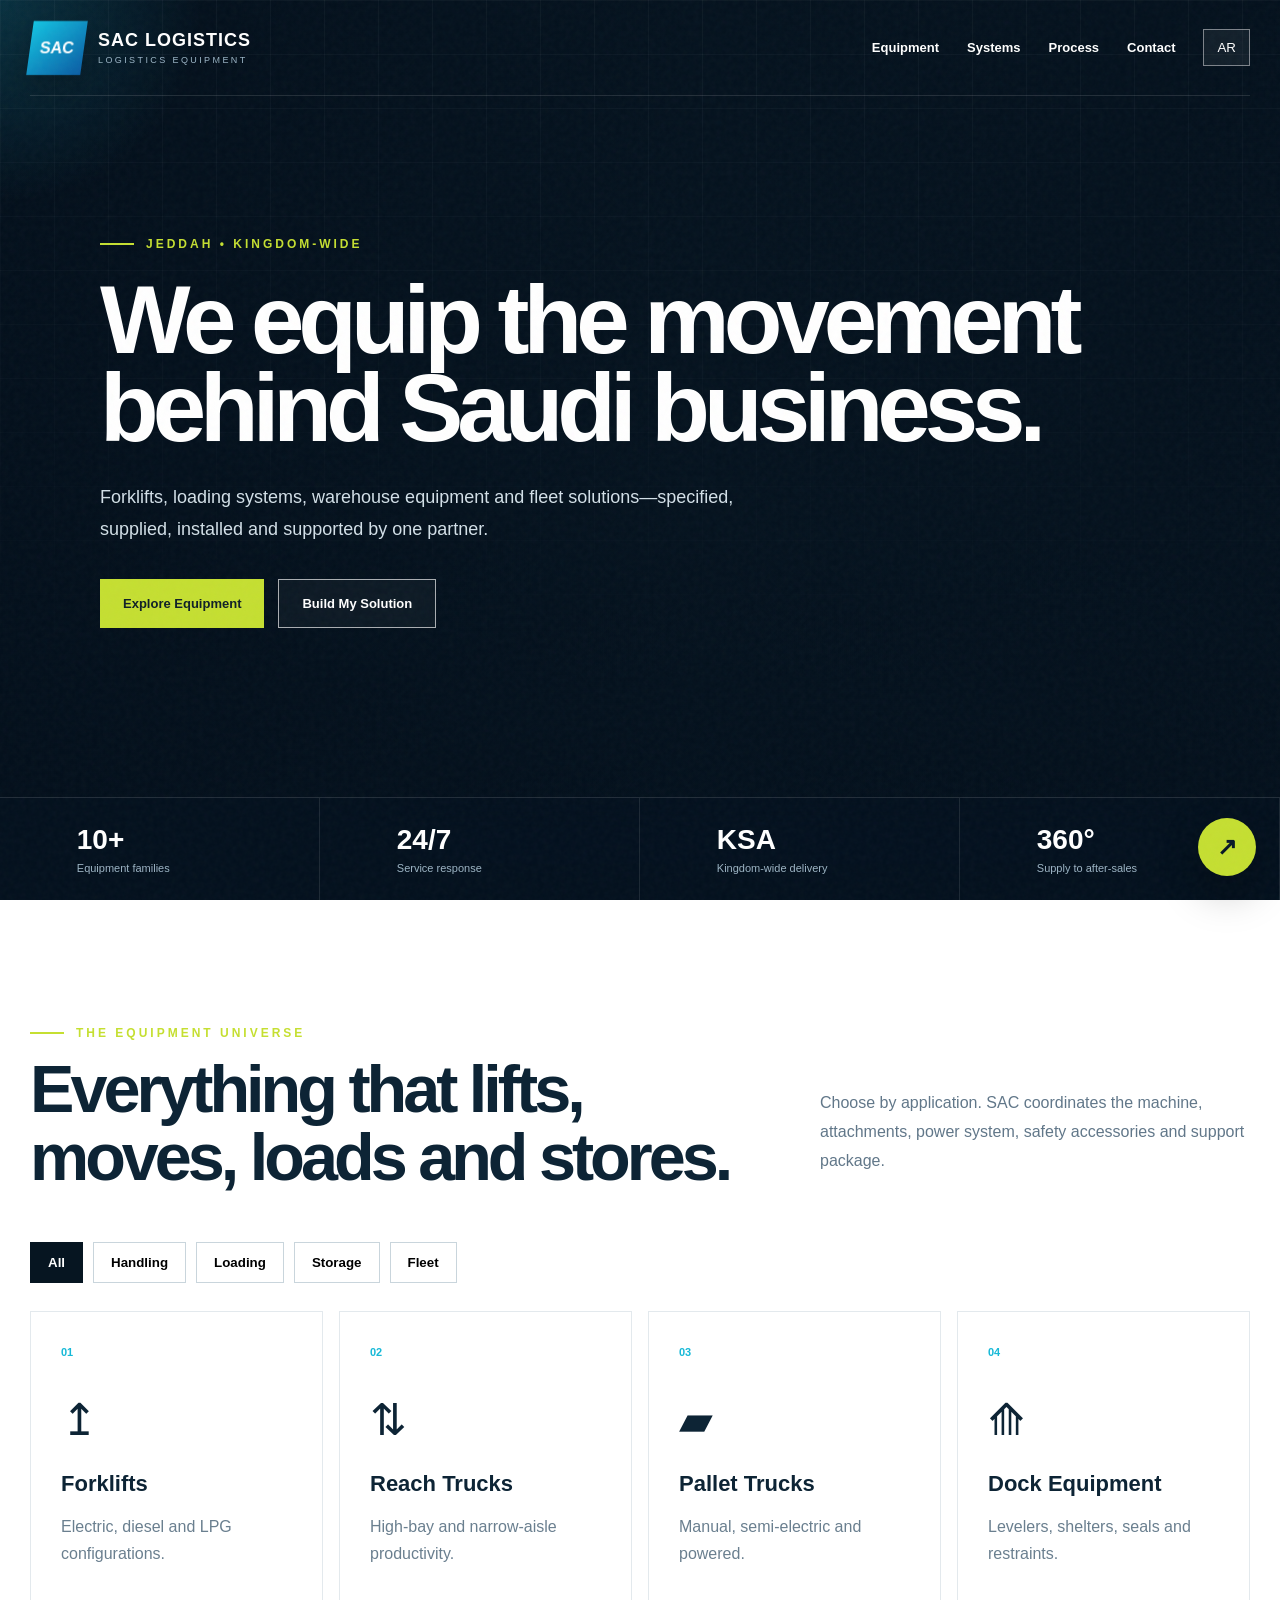
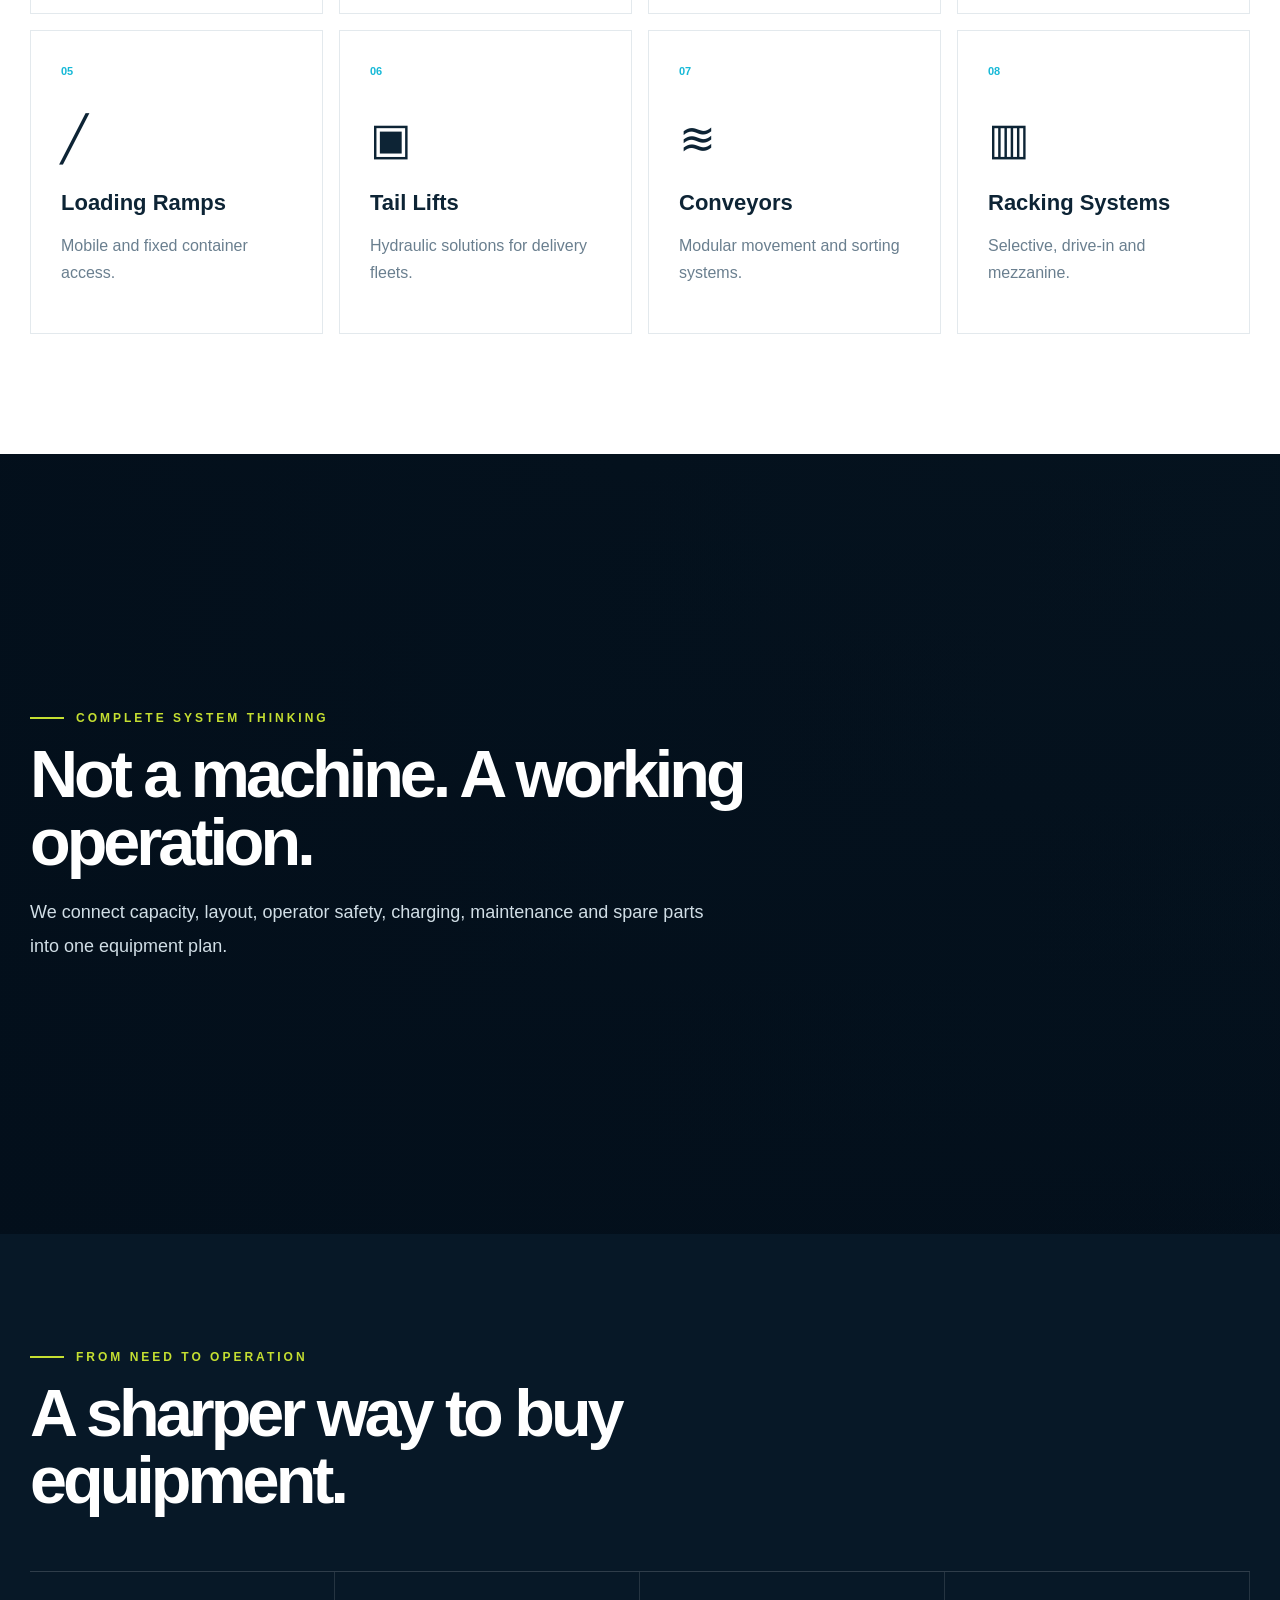
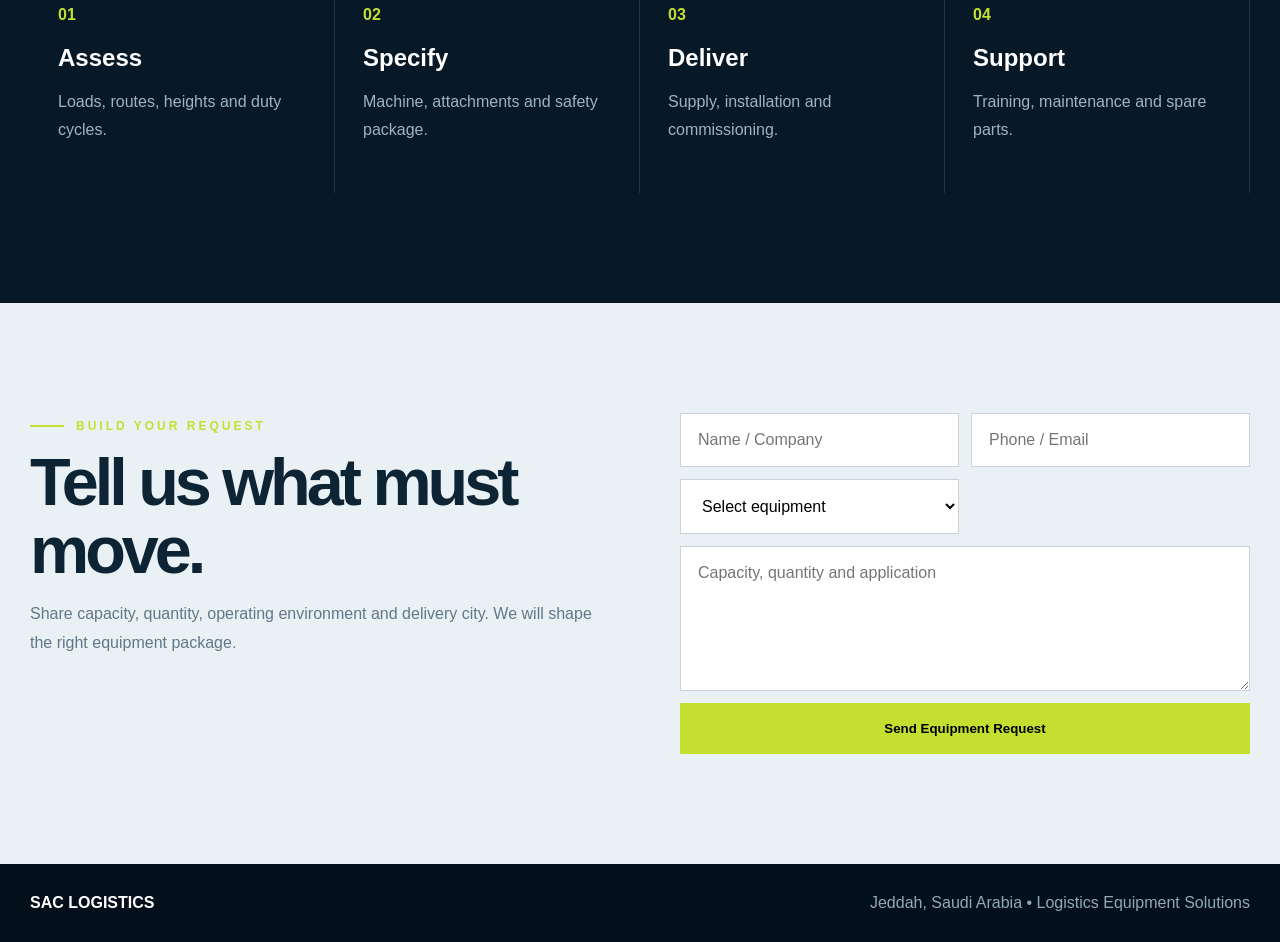
==== commit 6ad6804c: "Replace immersive section video with forklift operator footage" ====
--- a/index.html
+++ b/index.html
@@ -43,7 +43,7 @@
   </div>
 </section>
 <section id="systems" class="immersive">
-  <video autoplay muted loop playsinline poster="https://images.unsplash.com/photo-1586864387967-d02ef85d93e8?auto=format&fit=crop&w=1800&q=85"><source src="https://videos.pexels.com/video-files/2576360/2576360-hd_1920_1080_25fps.mp4" type="video/mp4"></video>
+  <video autoplay muted loop playsinline poster="https://images.unsplash.com/photo-1586864387967-d02ef85d93e8?auto=format&fit=crop&w=1800&q=85"><source src="https://www.pexels.com/download/video/4477603/" type="video/mp4"></video>
   <div class="immersive-overlay"></div><div class="wrap immersive-copy reveal"><span class="kicker" data-en="COMPLETE SYSTEM THINKING" data-ar="تفكير بمنظومة متكاملة">COMPLETE SYSTEM THINKING</span><h2 data-en="Not a machine. A working operation." data-ar="ليست معدة فقط. بل عملية تعمل.">Not a machine. A working operation.</h2><p data-en="We connect capacity, layout, operator safety, charging, maintenance and spare parts into one equipment plan." data-ar="نربط الحمولة والتخطيط وسلامة المشغل والشحن والصيانة وقطع الغيار ضمن خطة معدات واحدة.">We connect capacity, layout, operator safety, charging, maintenance and spare parts into one equipment plan.</p></div>
 </section>
 <section id="process" class="section dark-section"><div class="wrap"><div class="section-head reveal"><div><span class="kicker" data-en="FROM NEED TO OPERATION" data-ar="من الحاجة إلى التشغيل">FROM NEED TO OPERATION</span><h2 data-en="A sharper way to buy equipment." data-ar="طريقة أذكى لشراء المعدات.">A sharper way to buy equipment.</h2></div></div><div class="process-grid"><div class="reveal"><b>01</b><h3 data-en="Assess" data-ar="ندرس">Assess</h3><p data-en="Loads, routes, heights and duty cycles." data-ar="الأحمال والمسارات والارتفاعات ودورات العمل.">Loads, routes, heights and duty cycles.</p></div><div class="reveal"><b>02</b><h3 data-en="Specify" data-ar="نحدد">Specify</h3><p data-en="Machine, attachments and safety package." data-ar="المعدة والملحقات وحزمة السلامة.">Machine, attachments and safety package.</p></div><div class="reveal"><b>03</b><h3 data-en="Deliver" data-ar="نورد">Deliver</h3><p data-en="Supply, installation and commissioning." data-ar="التوريد والتركيب والتشغيل.">Supply, installation and commissioning.</p></div><div class="reveal"><b>04</b><h3 data-en="Support" data-ar="ندعم">Support</h3><p data-en="Training, maintenance and spare parts." data-ar="التدريب والصيانة وقطع الغيار.">Training, maintenance and spare parts.</p></div></div></div></section>
--- a/styles.css
+++ b/styles.css
@@ -1 +1 @@
-*{box-sizing:border-box}html{scroll-behavior:smooth}body{margin:0;font-family:Arial,Helvetica,sans-serif;color:#12283a;background:#fff}.wrap{width:min(1180px,calc(100% - 36px));margin:auto}.hero{min-height:760px;background:#071b2d;color:#fff;position:relative;overflow:hidden}.hero-bg{position:absolute;inset:0;background:linear-gradient(90deg,rgba(4,20,35,.96),rgba(4,20,35,.65)),radial-gradient(circle at 80% 35%,rgba(23,185,215,.35),transparent 30%),linear-gradient(135deg,#0c5fa8,#071b2d)}.hero-bg:after{content:"";position:absolute;inset:0;background-image:linear-gradient(rgba(255,255,255,.05) 1px,transparent 1px),linear-gradient(90deg,rgba(255,255,255,.05) 1px,transparent 1px);background-size:44px 44px}.nav{height:88px;display:flex;align-items:center;justify-content:space-between;position:relative;z-index:2}.brand{display:flex;align-items:center;gap:12px;color:#fff;text-decoration:none}.brand>b{background:#17b9d7;padding:14px 11px;border-radius:8px}.brand span{font-weight:800;letter-spacing:1px}.brand small{display:block;font-size:9px;color:#a9c1d1;margin-top:4px}.links{display:flex;gap:24px;align-items:center}.links a{color:#fff;text-decoration:none;font-size:14px}.links button{border:1px solid #ffffff66;background:transparent;color:#fff;padding:9px 12px;cursor:pointer}.hero-content{position:relative;z-index:2;padding-top:130px}.tag{font-size:12px;font-weight:800;letter-spacing:3px;color:#bfd633}.hero h1,.section h2,.dark h2,.contact h2{font-size:clamp(42px,6vw,78px);line-height:1.02;max-width:850px;margin:18px 0 24px;letter-spacing:-3px}.lead{font-size:18px;line-height:1.8;max-width:700px;color:#d7e2e9}.actions{display:flex;gap:14px;margin-top:34px}.actions a{padding:15px 22px;text-decoration:none;font-weight:800}.primary{background:#bfd633;color:#102022}.secondary{border:1px solid #fff;color:#fff}.stats{position:absolute;left:0;right:0;bottom:0;z-index:2;display:grid;grid-template-columns:repeat(3,1fr);background:rgba(3,16,28,.9)}.stats div{padding:25px 7%;border-right:1px solid #ffffff1f}.stats b{font-size:30px}.stats span{display:block;color:#9eb4c2;font-size:12px;margin-top:6px}.section{padding:100px 0}.head{max-width:850px}.section h2,.dark h2,.contact h2{font-size:clamp(36px,5vw,56px);color:#0b2235}.grid{display:grid;grid-template-columns:repeat(3,1fr);gap:1px;background:#d9e3e9;margin-top:50px}.grid article{background:#fff;padding:34px;min-height:260px;transition:.25s}.grid article:hover{transform:translateY(-6px);box-shadow:0 20px 45px #0d294019;position:relative;z-index:2}.grid i{font-style:normal;color:#17b9d7;font-weight:800}.grid h3{font-size:22px;margin:28px 0 12px}.grid p{color:#6c8090;line-height:1.7}.dark{background:#071b2d;color:#fff;padding:90px 0}.dark h2{color:#fff}.split{display:grid;grid-template-columns:1fr 1fr;gap:80px}.services{display:grid;gap:14px}.services span{padding:20px;border:1px solid #ffffff1d;background:#ffffff08}.about{display:grid;grid-template-columns:1fr 1fr;gap:70px;align-items:center}.about p{line-height:1.8;color:#667d8e}.visual{height:420px;background:linear-gradient(135deg,#0c5fa8,#071b2d);display:grid;place-content:center;text-align:center;color:#fff}.visual b{font-size:100px;letter-spacing:-8px}.visual span{letter-spacing:3px;font-size:12px}.contact{background:#edf3f6;padding:90px 0}.contact-in{display:grid;grid-template-columns:1fr 1fr;gap:70px}.contact h2{margin-top:15px}.contact form{display:grid;grid-template-columns:1fr 1fr;gap:12px}.contact input,.contact select,.contact textarea{width:100%;padding:16px;border:1px solid #c8d5dc;background:#fff;font:inherit}.contact textarea{grid-column:1/-1;min-height:130px}.contact button{grid-column:1/-1;border:0;background:#bfd633;padding:17px;font-weight:800;cursor:pointer}footer{background:#03111e;color:#95aaba;padding:30px 0}footer .wrap{display:flex;justify-content:space-between;gap:20px}footer b{color:#fff}.ar .hero h1,.ar .section h2,.ar .dark h2,.ar .contact h2{letter-spacing:-1px}.ar .stats div{border-right:0;border-left:1px solid #ffffff1f}@media(max-width:850px){.links a{display:none}.hero{min-height:720px}.hero-content{padding-top:100px}.grid{grid-template-columns:1fr 1fr}.split,.about,.contact-in{grid-template-columns:1fr}.visual{height:320px}}@media(max-width:560px){.hero{min-height:760px}.hero h1{font-size:46px}.lead{font-size:16px}.actions{flex-direction:column;align-items:flex-start}.stats div{padding:20px 12px}.stats b{font-size:23px}.stats span{font-size:10px}.section{padding:72px 0}.grid{grid-template-columns:1fr}.contact form{grid-template-columns:1fr}.contact input,.contact select,.contact textarea,.contact button{grid-column:1}footer .wrap{display:block}footer span{display:block;margin-top:8px}.visual b{font-size:72px}}+*{box-sizing:border-box}html{scroll-behavior:smooth}body{margin:0;background:#061521;color:#0d2435;font-family:Arial,Helvetica,sans-serif;overflow-x:hidden}.wrap{width:min(1220px,calc(100% - 40px));margin:auto}.noise{position:fixed;inset:0;pointer-events:none;z-index:100;opacity:.045;background-image:url("data:image/svg+xml,%3Csvg viewBox='0 0 180 180' xmlns='http://www.w3.org/2000/svg'%3E%3Cfilter id='n'%3E%3CfeTurbulence type='fractalNoise' baseFrequency='.9' numOctaves='3' stitchTiles='stitch'/%3E%3C/filter%3E%3Crect width='100%25' height='100%25' filter='url(%23n)' opacity='.8'/%3E%3C/svg%3E")}.cursor-glow{position:fixed;width:440px;height:440px;border-radius:50%;background:radial-gradient(circle,rgba(27,194,225,.18),transparent 65%);pointer-events:none;z-index:3;transform:translate(-50%,-50%);mix-blend-mode:screen}.hero{min-height:100vh;position:relative;color:#fff;overflow:hidden;background:#061521}.video-stack,.hero-video,.hero-overlay{position:absolute;inset:0;width:100%;height:100%}.hero-video{object-fit:cover;opacity:0;transform:scale(1.08);transition:opacity 1.6s ease,transform 8s ease}.hero-video.active{opacity:.72;transform:scale(1)}.hero-overlay{background:linear-gradient(90deg,rgba(3,15,27,.95),rgba(3,15,27,.5) 55%,rgba(3,15,27,.72)),linear-gradient(0deg,rgba(3,15,27,.78),transparent 42%)}.hero-overlay:after{content:"";position:absolute;inset:0;background-image:linear-gradient(rgba(255,255,255,.035) 1px,transparent 1px),linear-gradient(90deg,rgba(255,255,255,.035) 1px,transparent 1px);background-size:54px 54px;mask-image:linear-gradient(to bottom,black,transparent 85%)}.nav{height:96px;display:flex;align-items:center;justify-content:space-between;position:relative;z-index:5;border-bottom:1px solid rgba(255,255,255,.12)}.brand{display:flex;align-items:center;gap:14px;color:#fff;text-decoration:none}.brand-mark{display:grid;place-items:center;width:54px;height:54px;background:linear-gradient(135deg,#13c4e2,#0a5ca4);font-weight:900;transform:skew(-8deg);box-shadow:0 12px 30px rgba(0,0,0,.24)}.brand b{font-size:18px;letter-spacing:1px}.brand small{display:block;color:#9db7c8;font-size:9px;letter-spacing:2.4px;margin-top:4px}.nav-links{display:flex;gap:28px;align-items:center}.nav-links a{color:#fff;text-decoration:none;font-size:13px;font-weight:700}.nav-links button{border:1px solid rgba(255,255,255,.45);background:rgba(255,255,255,.06);color:#fff;padding:10px 13px;cursor:pointer}.hero-content{position:relative;z-index:4;padding-top:15vh;max-width:1080px}.eyebrow,.kicker{display:inline-flex;align-items:center;gap:12px;color:#c5df31;font-size:12px;font-weight:900;letter-spacing:3px}.eyebrow:before,.kicker:before{content:"";width:34px;height:2px;background:#c5df31}.hero h1{font-size:clamp(56px,7.5vw,112px);line-height:.92;letter-spacing:-6px;max-width:1000px;margin:25px 0 28px;text-wrap:balance}.hero-content p{font-size:18px;line-height:1.8;color:#d3e0e8;max-width:710px}.hero-actions{display:flex;gap:14px;margin-top:34px}.btn{display:inline-flex;align-items:center;justify-content:center;padding:16px 23px;text-decoration:none;font-size:13px;font-weight:900}.primary{background:#c5df31;color:#102027}.ghost{border:1px solid rgba(255,255,255,.65);color:#fff;background:rgba(255,255,255,.04);backdrop-filter:blur(8px)}.hero-rail{position:absolute;z-index:4;left:0;right:0;bottom:0;display:grid;grid-template-columns:repeat(4,1fr);background:rgba(4,18,31,.82);backdrop-filter:blur(16px);border-top:1px solid rgba(255,255,255,.12)}.hero-rail div{padding:26px 6vw;border-right:1px solid rgba(255,255,255,.1)}.hero-rail b{font-size:28px}.hero-rail span{display:block;color:#9db5c5;font-size:11px;margin-top:6px}.section{padding:120px 0;background:#f5f8fa}.section-head{display:flex;justify-content:space-between;gap:60px;align-items:end}.section-head h2,.immersive h2,.dark-section h2,.contact-section h2{font-size:clamp(40px,5.2vw,72px);line-height:1.02;letter-spacing:-4px;margin:16px 0 0;max-width:850px}.section-head p{max-width:430px;color:#617789;line-height:1.8}.filters{display:flex;gap:10px;flex-wrap:wrap;margin:50px 0 28px}.filters button{border:1px solid #c9d5dc;background:#fff;padding:12px 17px;font-weight:800;cursor:pointer}.filters button.active{background:#061521;color:#fff;border-color:#061521}.equipment-grid{display:grid;grid-template-columns:repeat(4,1fr);gap:2px;background:#d7e1e6}.equipment-card{background:#fff;padding:30px;min-height:300px;position:relative;transition:.35s;overflow:hidden}.equipment-card:after{content:"";position:absolute;inset:auto -30% -60% auto;width:180px;height:180px;border-radius:50%;background:radial-gradient(circle,#18bddc55,transparent 68%);transition:.4s}.equipment-card:hover{transform:translateY(-10px);box-shadow:0 30px 70px rgba(14,45,65,.15);z-index:2}.equipment-card:hover:after{transform:scale(1.8)}.equipment-card>span{font-size:11px;color:#17b9d7;font-weight:900}.equipment-card .icon{font-size:44px;margin:34px 0 26px}.equipment-card h3{font-size:22px;margin:0 0 14px}.equipment-card p{color:#6a7f8f;line-height:1.7}.equipment-card.hide{display:none}.immersive{height:780px;position:relative;color:#fff;display:flex;align-items:center;overflow:hidden;background:#061521}.immersive video{position:absolute;inset:0;width:100%;height:100%;object-fit:cover}.immersive-overlay{position:absolute;inset:0;background:linear-gradient(90deg,rgba(3,15,27,.94),rgba(3,15,27,.38)),linear-gradient(0deg,rgba(3,15,27,.75),transparent)}.immersive-copy{position:relative;z-index:2}.immersive h2{max-width:820px}.immersive p{max-width:680px;color:#d1dee6;line-height:1.9;font-size:18px}.dark-section{padding:110px 0;background:#071827;color:#fff}.dark-section h2{color:#fff}.process-grid{display:grid;grid-template-columns:repeat(4,1fr);margin-top:56px;border-top:1px solid rgba(255,255,255,.16)}.process-grid>div{padding:34px 28px;border-right:1px solid rgba(255,255,255,.12)}.process-grid b{color:#c5df31}.process-grid h3{font-size:24px;margin:20px 0 12px}.process-grid p{color:#9eb4c3;line-height:1.7}.contact-section{background:#eaf1f4;padding:110px 0}.contact-grid{display:grid;grid-template-columns:1fr 1fr;gap:80px}.contact-grid>div p{color:#617789;line-height:1.8}.contact-grid form{display:grid;grid-template-columns:1fr 1fr;gap:12px;position:relative}.contact-grid input,.contact-grid select,.contact-grid textarea{padding:17px;border:1px solid #c7d4db;background:#fff;font:inherit}.contact-grid textarea{grid-column:1/-1;min-height:145px}.contact-grid button{grid-column:1/-1;background:#c5df31;border:0;padding:18px;font-weight:900;cursor:pointer}.form-success{display:none;grid-column:1/-1;background:#0b314f;color:#fff;padding:16px}.sent .form-success{display:block}footer{background:#03101b;color:#92a8b7;padding:30px 0}footer .wrap{display:flex;justify-content:space-between;gap:20px}footer b{color:#fff}.float-cta{position:fixed;right:24px;bottom:24px;width:58px;height:58px;border-radius:50%;display:grid;place-items:center;background:#c5df31;color:#071827;text-decoration:none;font-size:24px;font-weight:900;z-index:20;box-shadow:0 18px 40px rgba(0,0,0,.25)}.reveal{opacity:0;transform:translateY(34px);transition:opacity .8s ease,transform .8s ease}.reveal.visible{opacity:1;transform:none}.ar .hero h1,.ar .section-head h2,.ar .immersive h2,.ar .dark-section h2,.ar .contact-section h2{letter-spacing:-1px}.ar .eyebrow,.ar .kicker{letter-spacing:0}.ar .eyebrow:before,.ar .kicker:before{order:2}.ar .hero-rail div,.ar .process-grid>div{border-right:0;border-left:1px solid rgba(255,255,255,.1)}@media(max-width:960px){.nav-links a{display:none}.hero h1{font-size:66px;letter-spacing:-4px}.hero-rail{grid-template-columns:1fr 1fr}.section-head,.contact-grid{grid-template-columns:1fr;display:grid}.equipment-grid{grid-template-columns:1fr 1fr}.process-grid{grid-template-columns:1fr 1fr}.immersive{height:650px}}@media(max-width:600px){.wrap{width:min(100% - 28px,1220px)}.nav{height:80px}.brand small{display:none}.hero{min-height:860px}.hero-content{padding-top:14vh}.hero h1{font-size:48px;letter-spacing:-3px}.hero-content p{font-size:16px}.hero-actions{flex-direction:column;align-items:flex-start}.hero-rail div{padding:18px 16px}.hero-rail b{font-size:22px}.section{padding:80px 0}.section-head h2,.immersive h2,.dark-section h2,.contact-section h2{font-size:40px;letter-spacing:-2px}.equipment-grid,.process-grid{grid-template-columns:1fr}.immersive{height:720px}.contact-grid{gap:40px}.contact-grid form{grid-template-columns:1fr}.contact-grid input,.contact-grid select,.contact-grid textarea,.contact-grid button{grid-column:1}.cursor-glow{display:none}footer .wrap{display:block}footer span{display:block;margin-top:8px}}
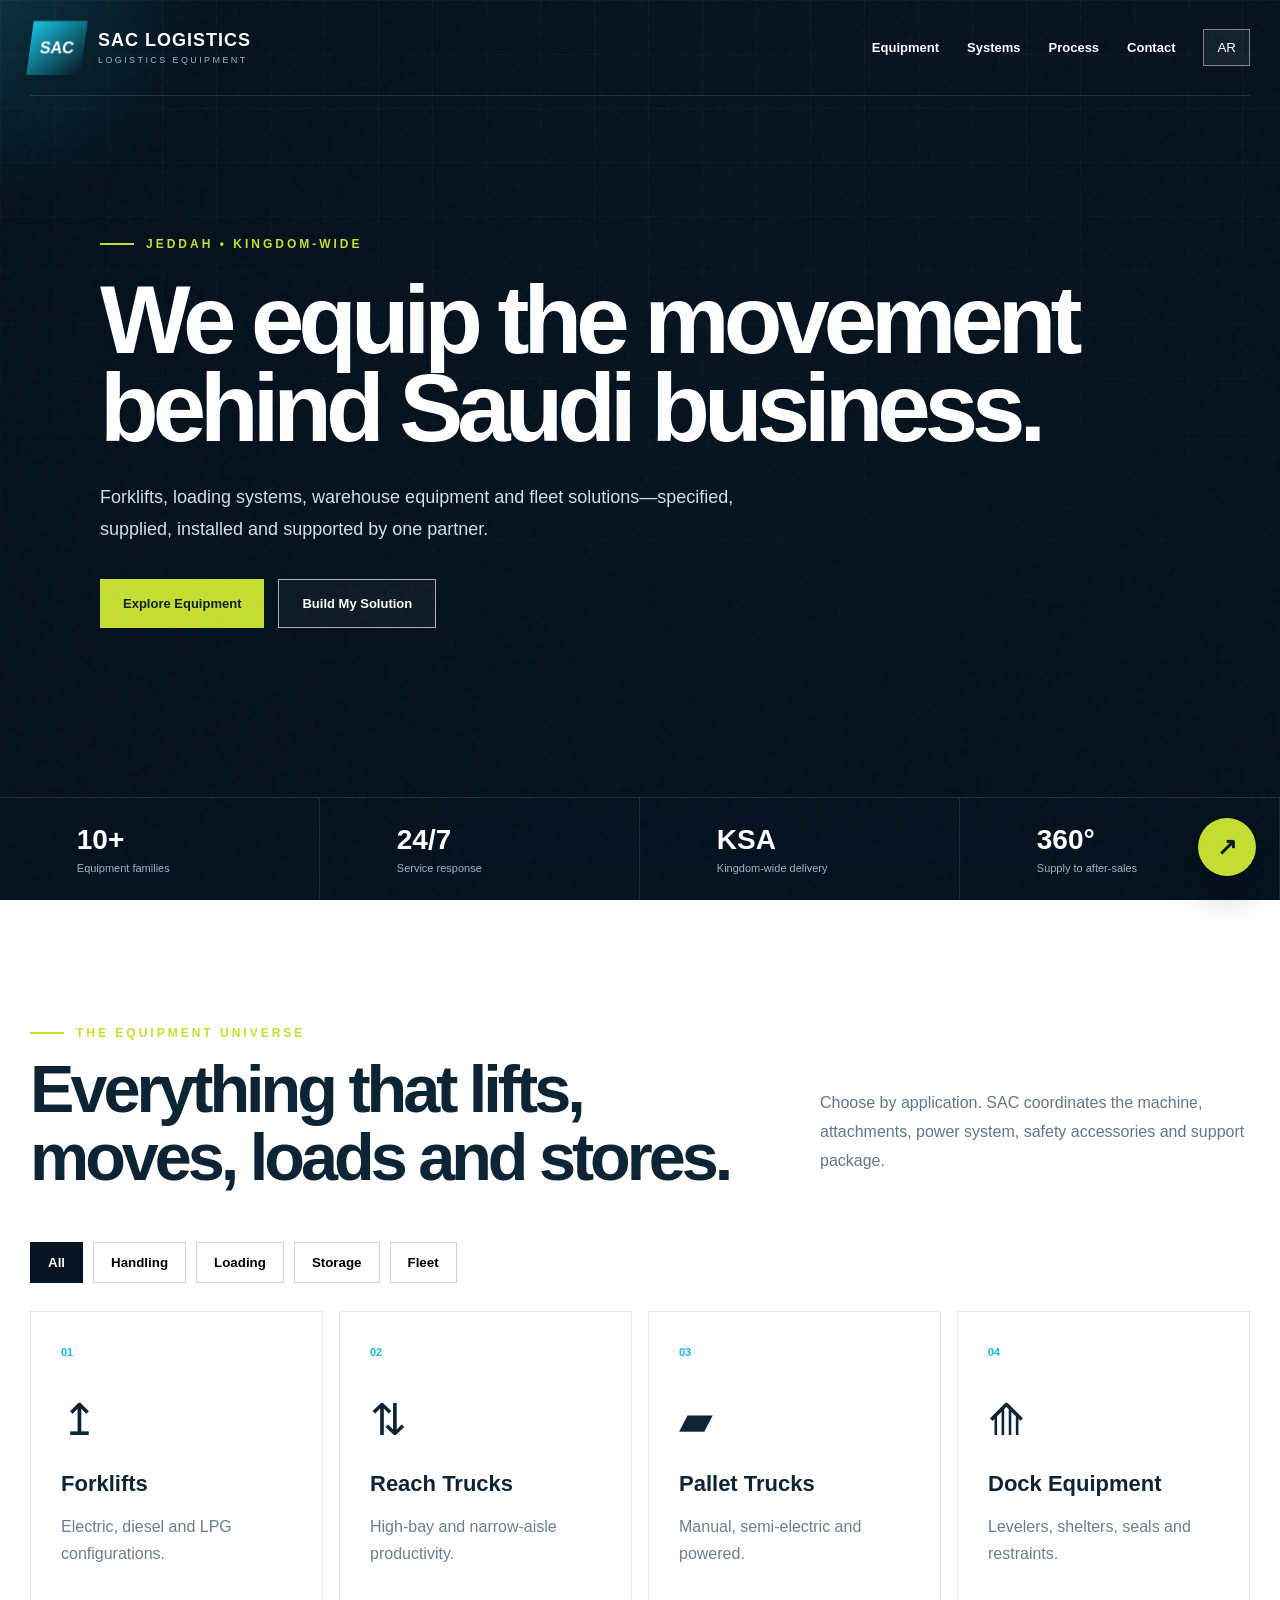
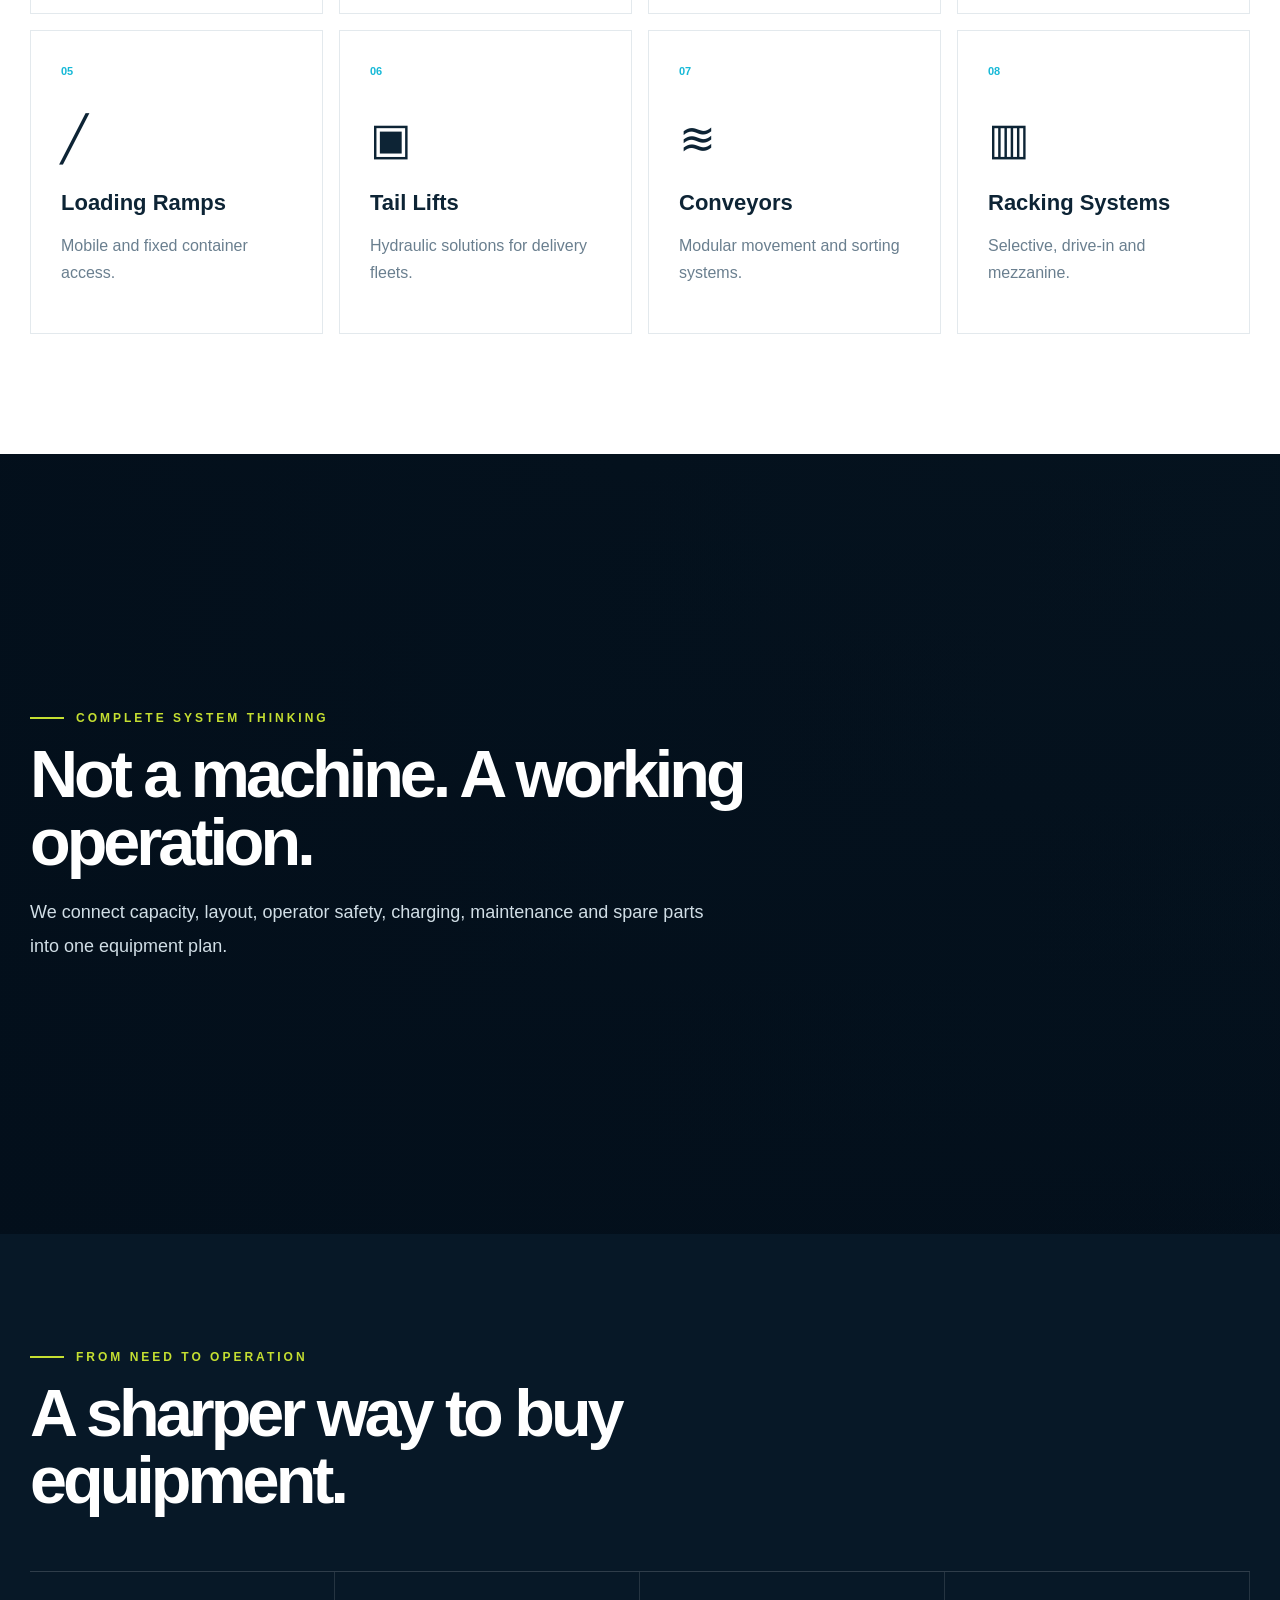
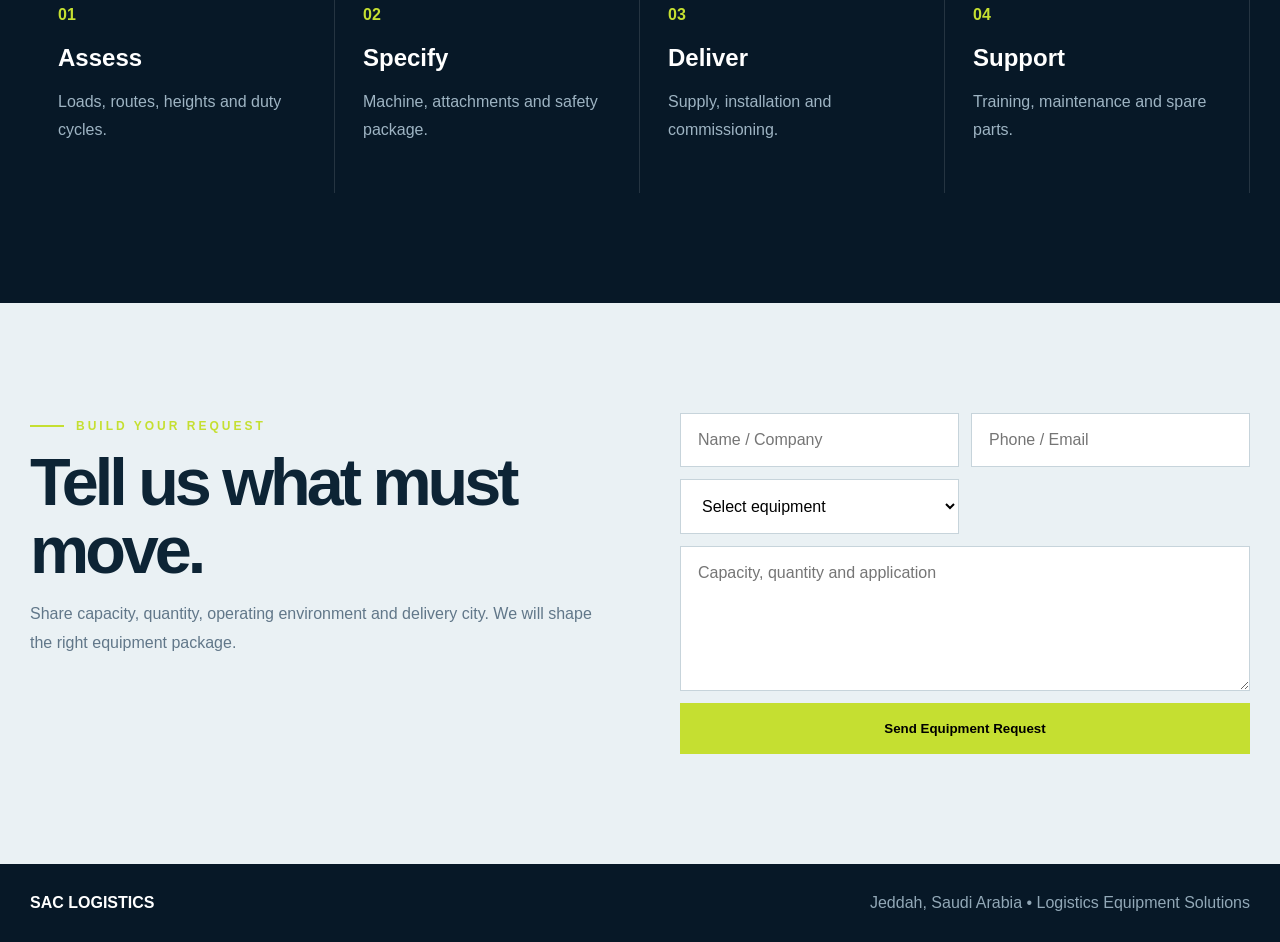
==== commit 9ba38914: "Connect selectable identities to main site" ====
--- a/index.html
+++ b/index.html
@@ -6,6 +6,8 @@
 <meta name="theme-color" content="#061521">
 <title>SAC Logistics | Equipment That Moves Saudi Arabia</title>
 <link rel="stylesheet" href="styles.css">
+<link rel="stylesheet" href="themes.css">
+<script src="theme.js"></script>
 </head>
 <body>
 <div class="noise"></div><div class="cursor-glow"></div>
--- a/themes.css
+++ b/themes.css
@@ -0,0 +1 @@
+:root{--a:#c5df31;--b:#13c4e2;--n:#061521;--d:#071827;--s:#f5f8fa;--c:#eaf1f4;--t:#0d2435;--m:#617789;--r:0px}body{color:var(--t)}.primary,.contact-grid button,.float-cta{background:var(--a)!important}.brand-mark{background:linear-gradient(135deg,var(--b),var(--n))!important;border-radius:var(--r)}.hero,.immersive{background:var(--n)!important}.dark-section,footer{background:var(--d)!important}.contact-section{background:var(--c)!important}.section{background:var(--s)}.kicker,.eyebrow,.process-grid b{color:var(--a)!important}.kicker:before,.eyebrow:before{background:var(--a)!important}.equipment-card,.filters button,.contact-grid input,.contact-grid select,.contact-grid textarea{border-radius:var(--r)}.equipment-card:hover{box-shadow:0 28px 70px color-mix(in srgb,var(--b) 20%,transparent)}
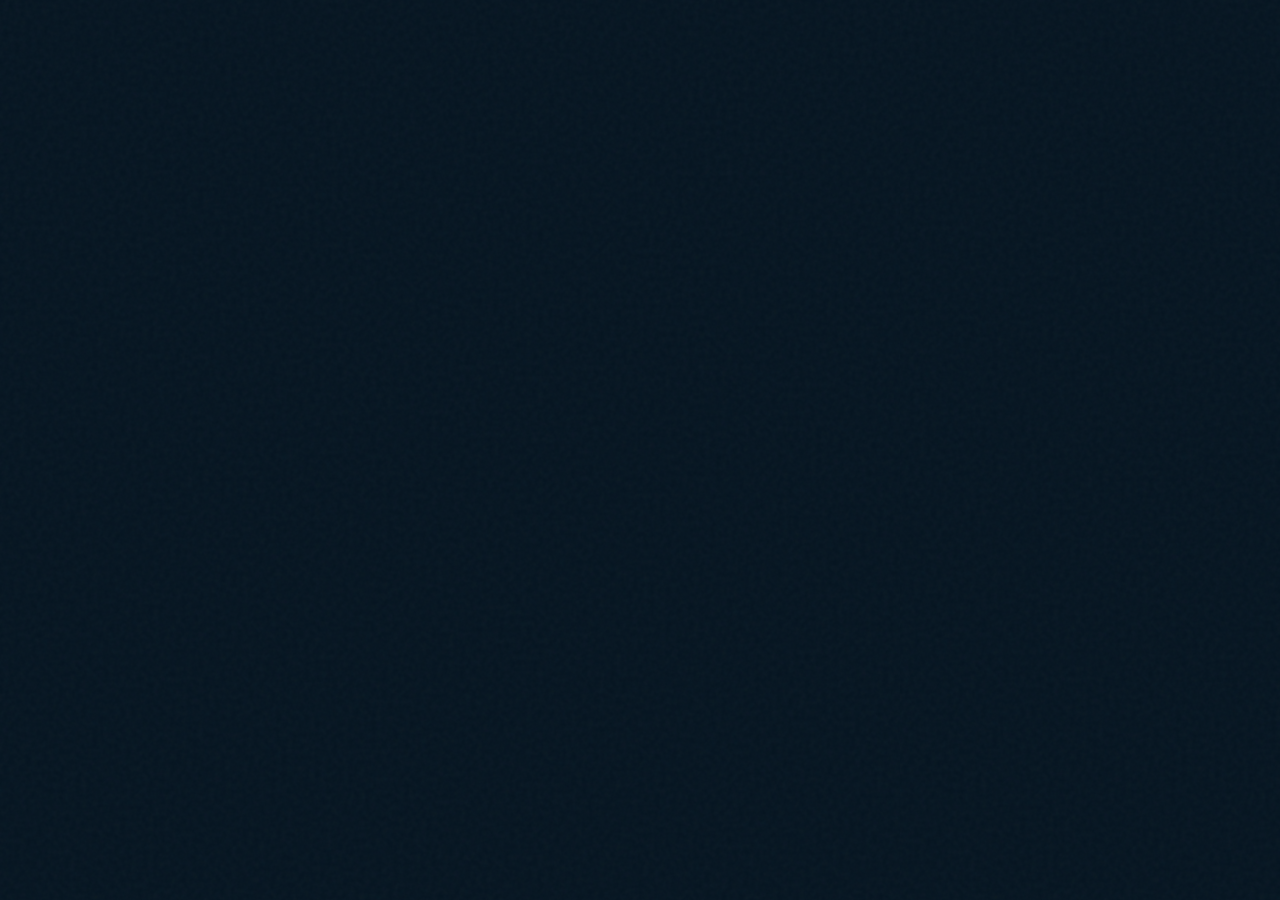
==== commit 3ecf8240: "Reposition SAC Logistics around equipment transport and operations" ====
--- a/index.html
+++ b/index.html
@@ -4,55 +4,11 @@
 <meta charset="utf-8">
 <meta name="viewport" content="width=device-width,initial-scale=1">
 <meta name="theme-color" content="#061521">
-<title>SAC Logistics | Equipment That Moves Saudi Arabia</title>
+<title>SAC Logistics | Equipment, Transport & Operational Support</title>
+<meta name="description" content="SAC Logistics connects projects and businesses across Saudi Arabia with heavy equipment, trucks, transportation, maintenance and operational support.">
 <link rel="stylesheet" href="styles.css">
 <link rel="stylesheet" href="themes.css">
 <script src="theme.js"></script>
 </head>
 <body>
-<div class="noise"></div><div class="cursor-glow"></div>
-<header class="hero" id="home">
-  <div class="video-stack">
-    <video class="hero-video active" autoplay muted loop playsinline poster="https://images.unsplash.com/photo-1586528116311-ad8dd3c8310d?auto=format&fit=crop&w=1800&q=85"><source src="https://videos.pexels.com/video-files/4488706/4488706-hd_1920_1080_25fps.mp4" type="video/mp4"></video>
-    <video class="hero-video" autoplay muted loop playsinline poster="https://images.unsplash.com/photo-1565793298595-6a879b1d9492?auto=format&fit=crop&w=1800&q=85"><source src="https://videos.pexels.com/video-files/853800/853800-hd_1920_1080_30fps.mp4" type="video/mp4"></video>
-  </div>
-  <div class="hero-overlay"></div>
-  <nav class="nav wrap">
-    <a class="brand" href="#home"><span class="brand-mark">SAC</span><span><b>SAC LOGISTICS</b><small>LOGISTICS EQUIPMENT</small></span></a>
-    <div class="nav-links"><a href="#equipment" data-en="Equipment" data-ar="المعدات">Equipment</a><a href="#systems" data-en="Systems" data-ar="الأنظمة">Systems</a><a href="#process" data-en="Process" data-ar="آلية العمل">Process</a><a href="#contact" data-en="Contact" data-ar="تواصل">Contact</a><button id="lang">AR</button></div>
-  </nav>
-  <div class="hero-content wrap reveal">
-    <div class="eyebrow" data-en="JEDDAH • KINGDOM-WIDE" data-ar="جدة • نخدم جميع أنحاء المملكة">JEDDAH • KINGDOM-WIDE</div>
-    <h1 data-en="We equip the movement behind Saudi business." data-ar="نجهّز الحركة التي تقود أعمال السعودية.">We equip the movement behind Saudi business.</h1>
-    <p data-en="Forklifts, loading systems, warehouse equipment and fleet solutions—specified, supplied, installed and supported by one partner." data-ar="رافعات شوكية وأنظمة تحميل وتجهيزات مستودعات وحلول أساطيل—نحددها ونوردها ونركبها وندعمها من خلال شريك واحد.">Forklifts, loading systems, warehouse equipment and fleet solutions—specified, supplied, installed and supported by one partner.</p>
-    <div class="hero-actions"><a class="btn primary" href="#equipment" data-en="Explore Equipment" data-ar="استكشف المعدات">Explore Equipment</a><a class="btn ghost" href="#contact" data-en="Build My Solution" data-ar="صمّم حلّي">Build My Solution</a></div>
-  </div>
-  <div class="hero-rail"><div><b>10+</b><span data-en="Equipment families" data-ar="عائلات معدات">Equipment families</span></div><div><b>24/7</b><span data-en="Service response" data-ar="استجابة للخدمة">Service response</span></div><div><b>KSA</b><span data-en="Kingdom-wide delivery" data-ar="توريد لكل المملكة">Kingdom-wide delivery</span></div><div><b>360°</b><span data-en="Supply to after-sales" data-ar="من التوريد لما بعد البيع">Supply to after-sales</span></div></div>
-</header>
-<main>
-<section id="equipment" class="section wrap">
-  <div class="section-head reveal"><div><span class="kicker" data-en="THE EQUIPMENT UNIVERSE" data-ar="عالم المعدات">THE EQUIPMENT UNIVERSE</span><h2 data-en="Everything that lifts, moves, loads and stores." data-ar="كل ما يرفع وينقل ويحمّل ويخزّن.">Everything that lifts, moves, loads and stores.</h2></div><p data-en="Choose by application. SAC coordinates the machine, attachments, power system, safety accessories and support package." data-ar="اختر حسب الاستخدام. تنسق SAC المعدة والملحقات ونظام الطاقة وتجهيزات السلامة وحزمة الدعم.">Choose by application. SAC coordinates the machine, attachments, power system, safety accessories and support package.</p></div>
-  <div class="filters reveal"><button class="active" data-filter="all" data-en="All" data-ar="الكل">All</button><button data-filter="handling" data-en="Handling" data-ar="المناولة">Handling</button><button data-filter="loading" data-en="Loading" data-ar="التحميل">Loading</button><button data-filter="storage" data-en="Storage" data-ar="التخزين">Storage</button><button data-filter="fleet" data-en="Fleet" data-ar="الأساطيل">Fleet</button></div>
-  <div class="equipment-grid">
-    <article data-cat="handling" class="equipment-card reveal"><span>01</span><div class="icon">↥</div><h3 data-en="Forklifts" data-ar="الرافعات الشوكية">Forklifts</h3><p data-en="Electric, diesel and LPG configurations." data-ar="خيارات كهربائية وديزل وغاز.">Electric, diesel and LPG configurations.</p></article>
-    <article data-cat="handling" class="equipment-card reveal"><span>02</span><div class="icon">⇅</div><h3 data-en="Reach Trucks" data-ar="رافعات الممرات الضيقة">Reach Trucks</h3><p data-en="High-bay and narrow-aisle productivity." data-ar="إنتاجية عالية للممرات الضيقة.">High-bay and narrow-aisle productivity.</p></article>
-    <article data-cat="handling" class="equipment-card reveal"><span>03</span><div class="icon">▰</div><h3 data-en="Pallet Trucks" data-ar="عربات البليت">Pallet Trucks</h3><p data-en="Manual, semi-electric and powered." data-ar="يدوية ونصف كهربائية وكهربائية.">Manual, semi-electric and powered.</p></article>
-    <article data-cat="loading" class="equipment-card reveal"><span>04</span><div class="icon">⟰</div><h3 data-en="Dock Equipment" data-ar="معدات أرصفة التحميل">Dock Equipment</h3><p data-en="Levelers, shelters, seals and restraints." data-ar="جسور ومظلات وعوازل وأنظمة تثبيت.">Levelers, shelters, seals and restraints.</p></article>
-    <article data-cat="loading" class="equipment-card reveal"><span>05</span><div class="icon">╱</div><h3 data-en="Loading Ramps" data-ar="منحدرات التحميل">Loading Ramps</h3><p data-en="Mobile and fixed container access." data-ar="حلول وصول متحركة وثابتة للحاويات.">Mobile and fixed container access.</p></article>
-    <article data-cat="fleet" class="equipment-card reveal"><span>06</span><div class="icon">▣</div><h3 data-en="Tail Lifts" data-ar="رافعات خلفية للشاحنات">Tail Lifts</h3><p data-en="Hydraulic solutions for delivery fleets." data-ar="حلول هيدروليكية لأساطيل التوزيع.">Hydraulic solutions for delivery fleets.</p></article>
-    <article data-cat="storage" class="equipment-card reveal"><span>07</span><div class="icon">≋</div><h3 data-en="Conveyors" data-ar="السيور الناقلة">Conveyors</h3><p data-en="Modular movement and sorting systems." data-ar="أنظمة مرنة للنقل والفرز.">Modular movement and sorting systems.</p></article>
-    <article data-cat="storage" class="equipment-card reveal"><span>08</span><div class="icon">▥</div><h3 data-en="Racking Systems" data-ar="أنظمة الرفوف">Racking Systems</h3><p data-en="Selective, drive-in and mezzanine." data-ar="انتقائية وداخلية وطوابق ميزانين.">Selective, drive-in and mezzanine.</p></article>
-  </div>
-</section>
-<section id="systems" class="immersive">
-  <video autoplay muted loop playsinline poster="https://images.unsplash.com/photo-1586864387967-d02ef85d93e8?auto=format&fit=crop&w=1800&q=85"><source src="https://www.pexels.com/download/video/4477603/" type="video/mp4"></video>
-  <div class="immersive-overlay"></div><div class="wrap immersive-copy reveal"><span class="kicker" data-en="COMPLETE SYSTEM THINKING" data-ar="تفكير بمنظومة متكاملة">COMPLETE SYSTEM THINKING</span><h2 data-en="Not a machine. A working operation." data-ar="ليست معدة فقط. بل عملية تعمل.">Not a machine. A working operation.</h2><p data-en="We connect capacity, layout, operator safety, charging, maintenance and spare parts into one equipment plan." data-ar="نربط الحمولة والتخطيط وسلامة المشغل والشحن والصيانة وقطع الغيار ضمن خطة معدات واحدة.">We connect capacity, layout, operator safety, charging, maintenance and spare parts into one equipment plan.</p></div>
-</section>
-<section id="process" class="section dark-section"><div class="wrap"><div class="section-head reveal"><div><span class="kicker" data-en="FROM NEED TO OPERATION" data-ar="من الحاجة إلى التشغيل">FROM NEED TO OPERATION</span><h2 data-en="A sharper way to buy equipment." data-ar="طريقة أذكى لشراء المعدات.">A sharper way to buy equipment.</h2></div></div><div class="process-grid"><div class="reveal"><b>01</b><h3 data-en="Assess" data-ar="ندرس">Assess</h3><p data-en="Loads, routes, heights and duty cycles." data-ar="الأحمال والمسارات والارتفاعات ودورات العمل.">Loads, routes, heights and duty cycles.</p></div><div class="reveal"><b>02</b><h3 data-en="Specify" data-ar="نحدد">Specify</h3><p data-en="Machine, attachments and safety package." data-ar="المعدة والملحقات وحزمة السلامة.">Machine, attachments and safety package.</p></div><div class="reveal"><b>03</b><h3 data-en="Deliver" data-ar="نورد">Deliver</h3><p data-en="Supply, installation and commissioning." data-ar="التوريد والتركيب والتشغيل.">Supply, installation and commissioning.</p></div><div class="reveal"><b>04</b><h3 data-en="Support" data-ar="ندعم">Support</h3><p data-en="Training, maintenance and spare parts." data-ar="التدريب والصيانة وقطع الغيار.">Training, maintenance and spare parts.</p></div></div></div></section>
-<section id="contact" class="contact-section"><div class="wrap contact-grid"><div class="reveal"><span class="kicker" data-en="BUILD YOUR REQUEST" data-ar="ابنِ طلبك">BUILD YOUR REQUEST</span><h2 data-en="Tell us what must move." data-ar="أخبرنا ماذا يجب أن يتحرك.">Tell us what must move.</h2><p data-en="Share capacity, quantity, operating environment and delivery city. We will shape the right equipment package." data-ar="شارك الحمولة والكمية وبيئة التشغيل ومدينة التسليم، وسنصمم حزمة المعدات المناسبة.">Share capacity, quantity, operating environment and delivery city. We will shape the right equipment package.</p></div><form class="reveal" onsubmit="event.preventDefault();this.classList.add('sent')"><input required placeholder="Name / Company" data-ph-en="Name / Company" data-ph-ar="الاسم / الشركة"><input required placeholder="Phone / Email" data-ph-en="Phone / Email" data-ph-ar="الهاتف / البريد"><select><option data-en="Select equipment" data-ar="اختر المعدة">Select equipment</option><option>Forklift</option><option>Reach Truck</option><option>Dock Equipment</option><option>Racking System</option></select><textarea placeholder="Capacity, quantity and application" data-ph-en="Capacity, quantity and application" data-ph-ar="الحمولة والكمية والاستخدام"></textarea><button data-en="Send Equipment Request" data-ar="إرسال طلب المعدات">Send Equipment Request</button><div class="form-success" data-en="Request received. SAC will contact you." data-ar="تم استلام الطلب. سيتواصل معك فريق SAC.">Request received. SAC will contact you.</div></form></div></section>
-</main>
-<footer><div class="wrap"><b>SAC LOGISTICS</b><span data-en="Jeddah, Saudi Arabia • Logistics Equipment Solutions" data-ar="جدة، المملكة العربية السعودية • حلول المعدات اللوجستية">Jeddah, Saudi Arabia • Logistics Equipment Solutions</span></div></footer>
-<a class="float-cta" href="#contact">↗</a>
-<script src="script.js"></script>
-</body>
-</html>+<div class="noise"></div><div class
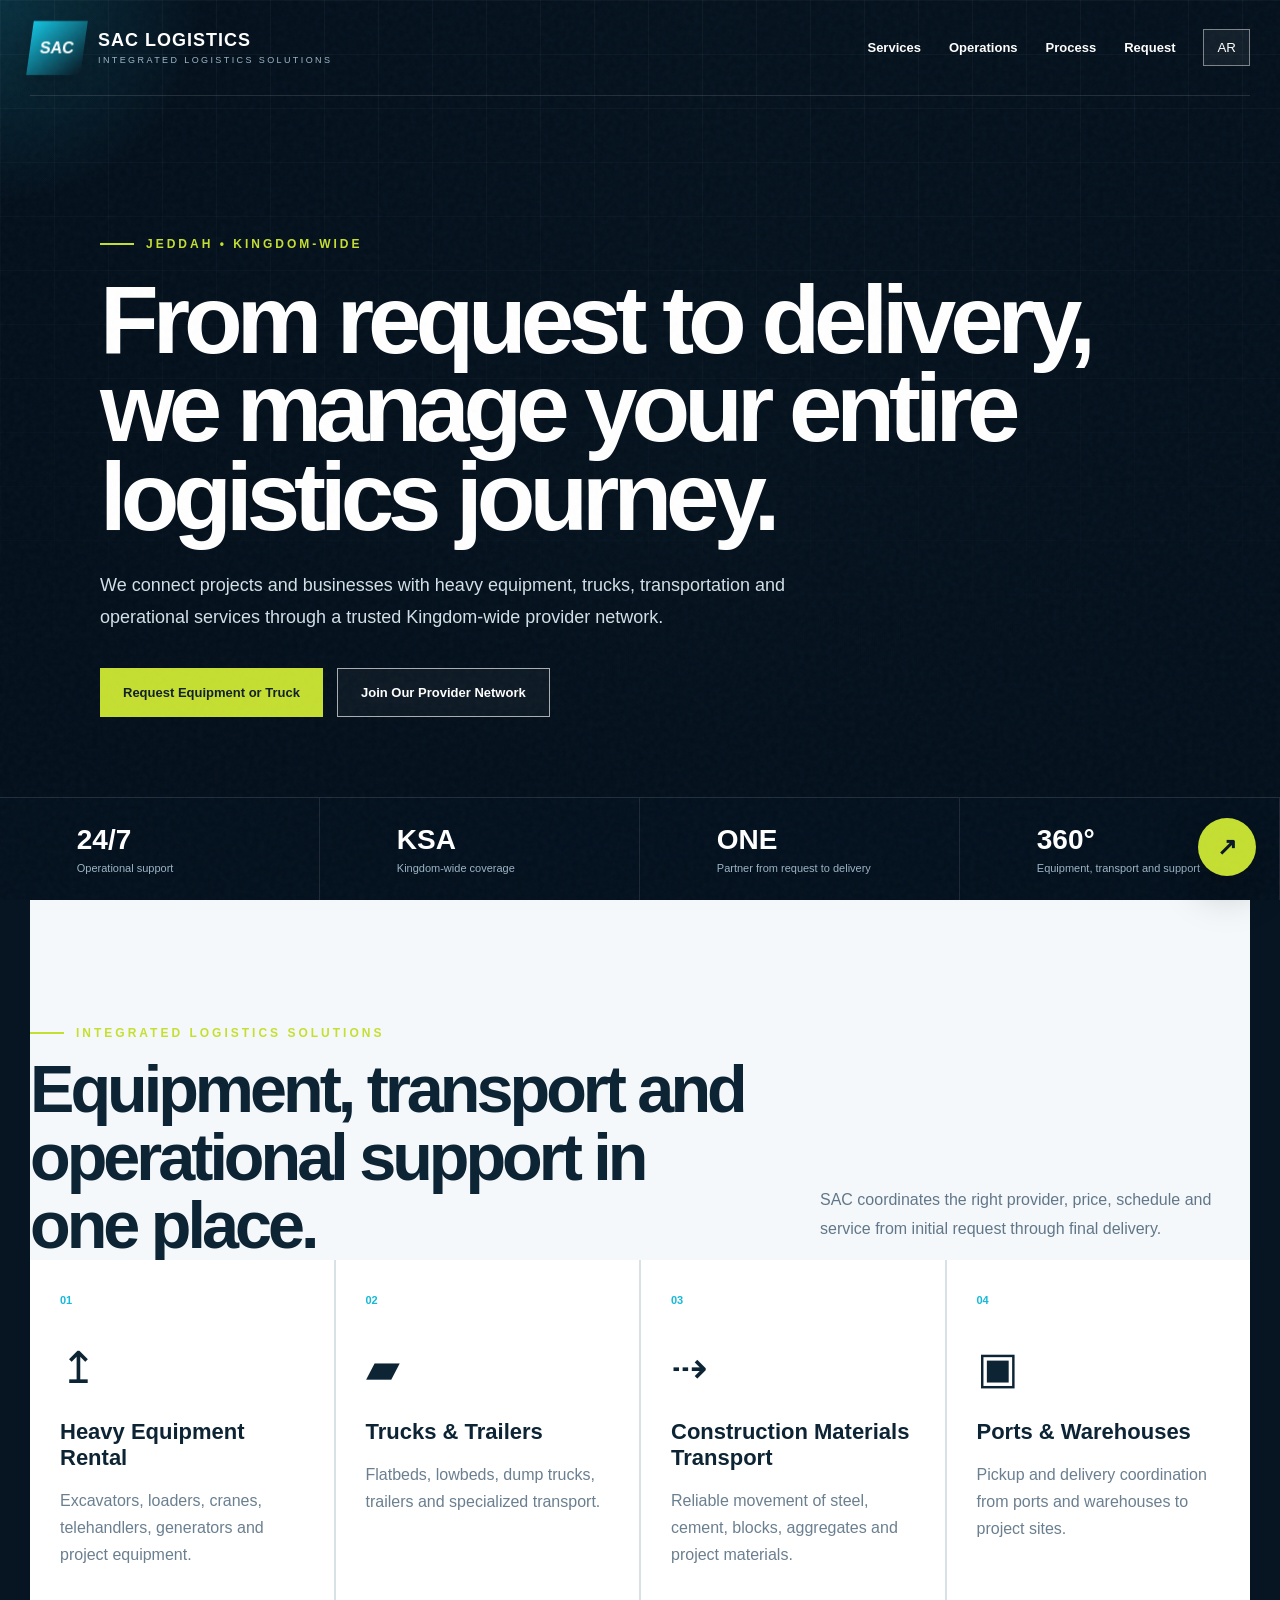
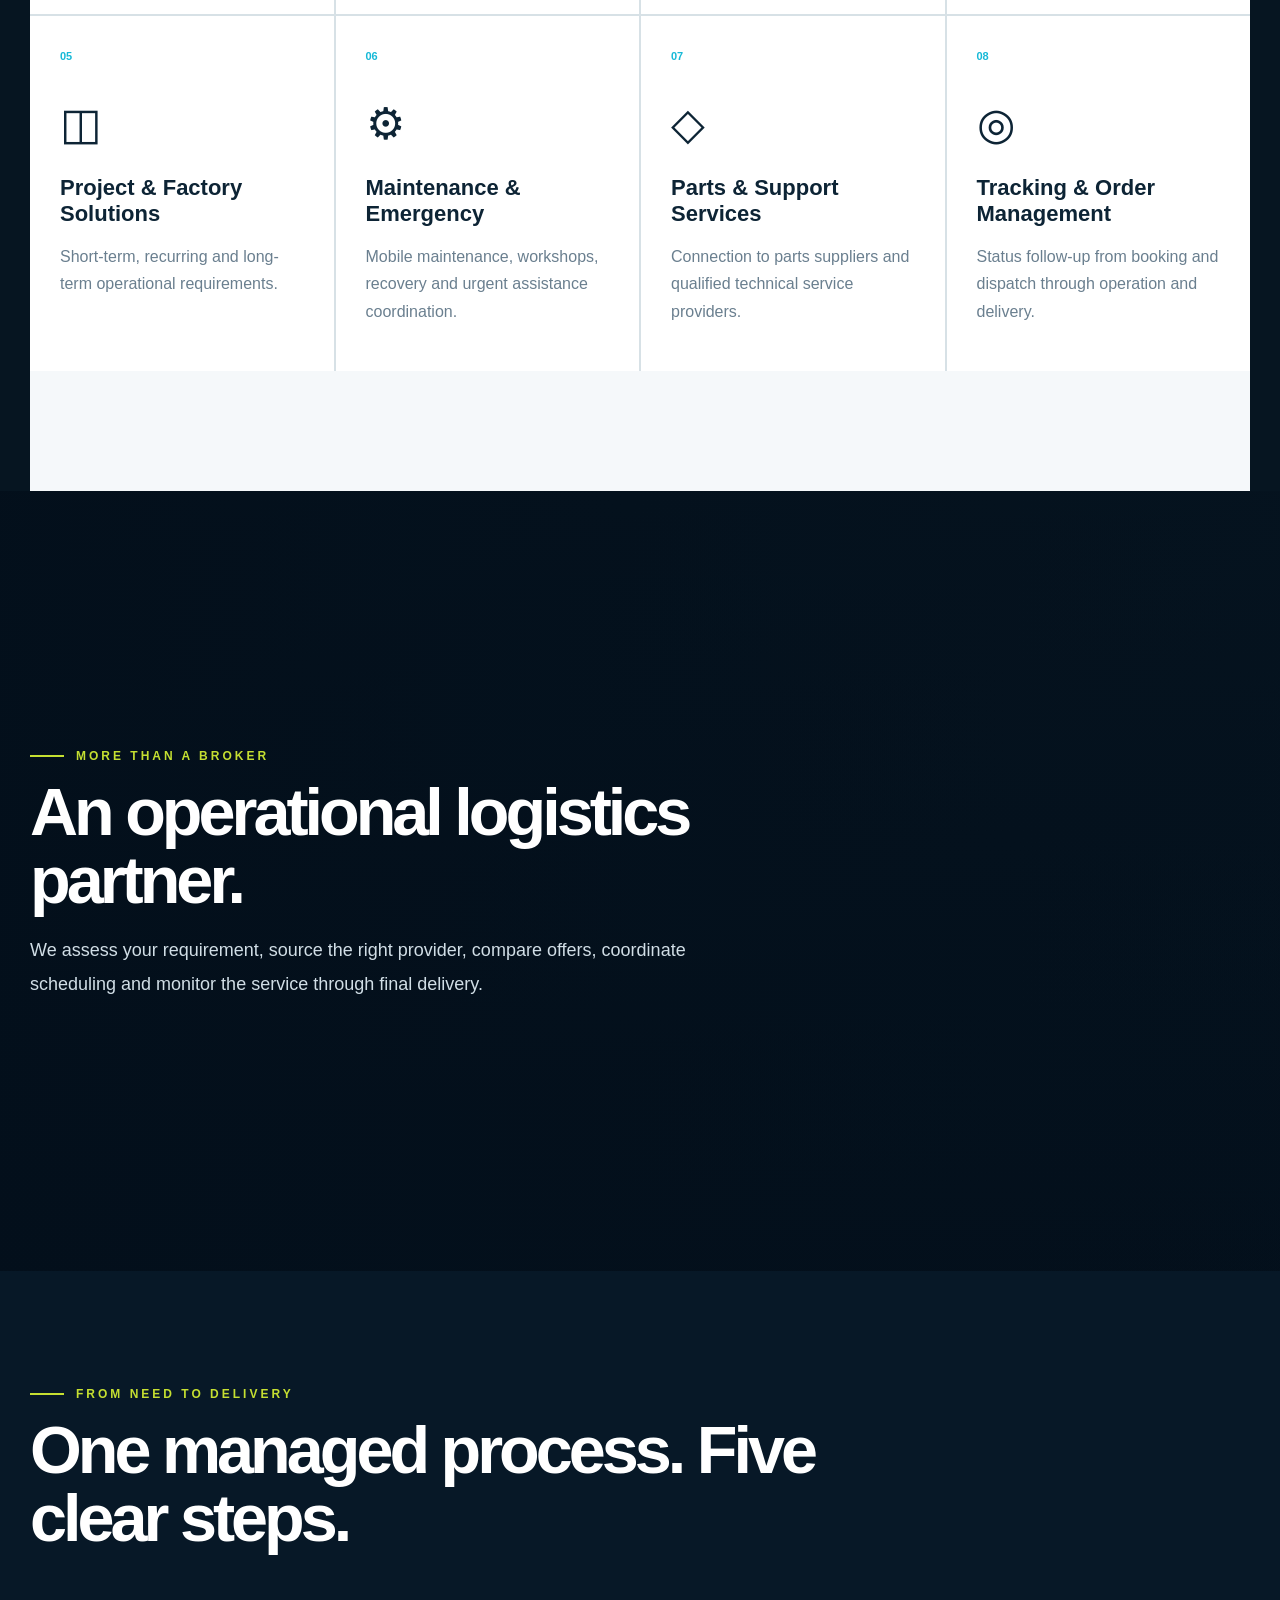
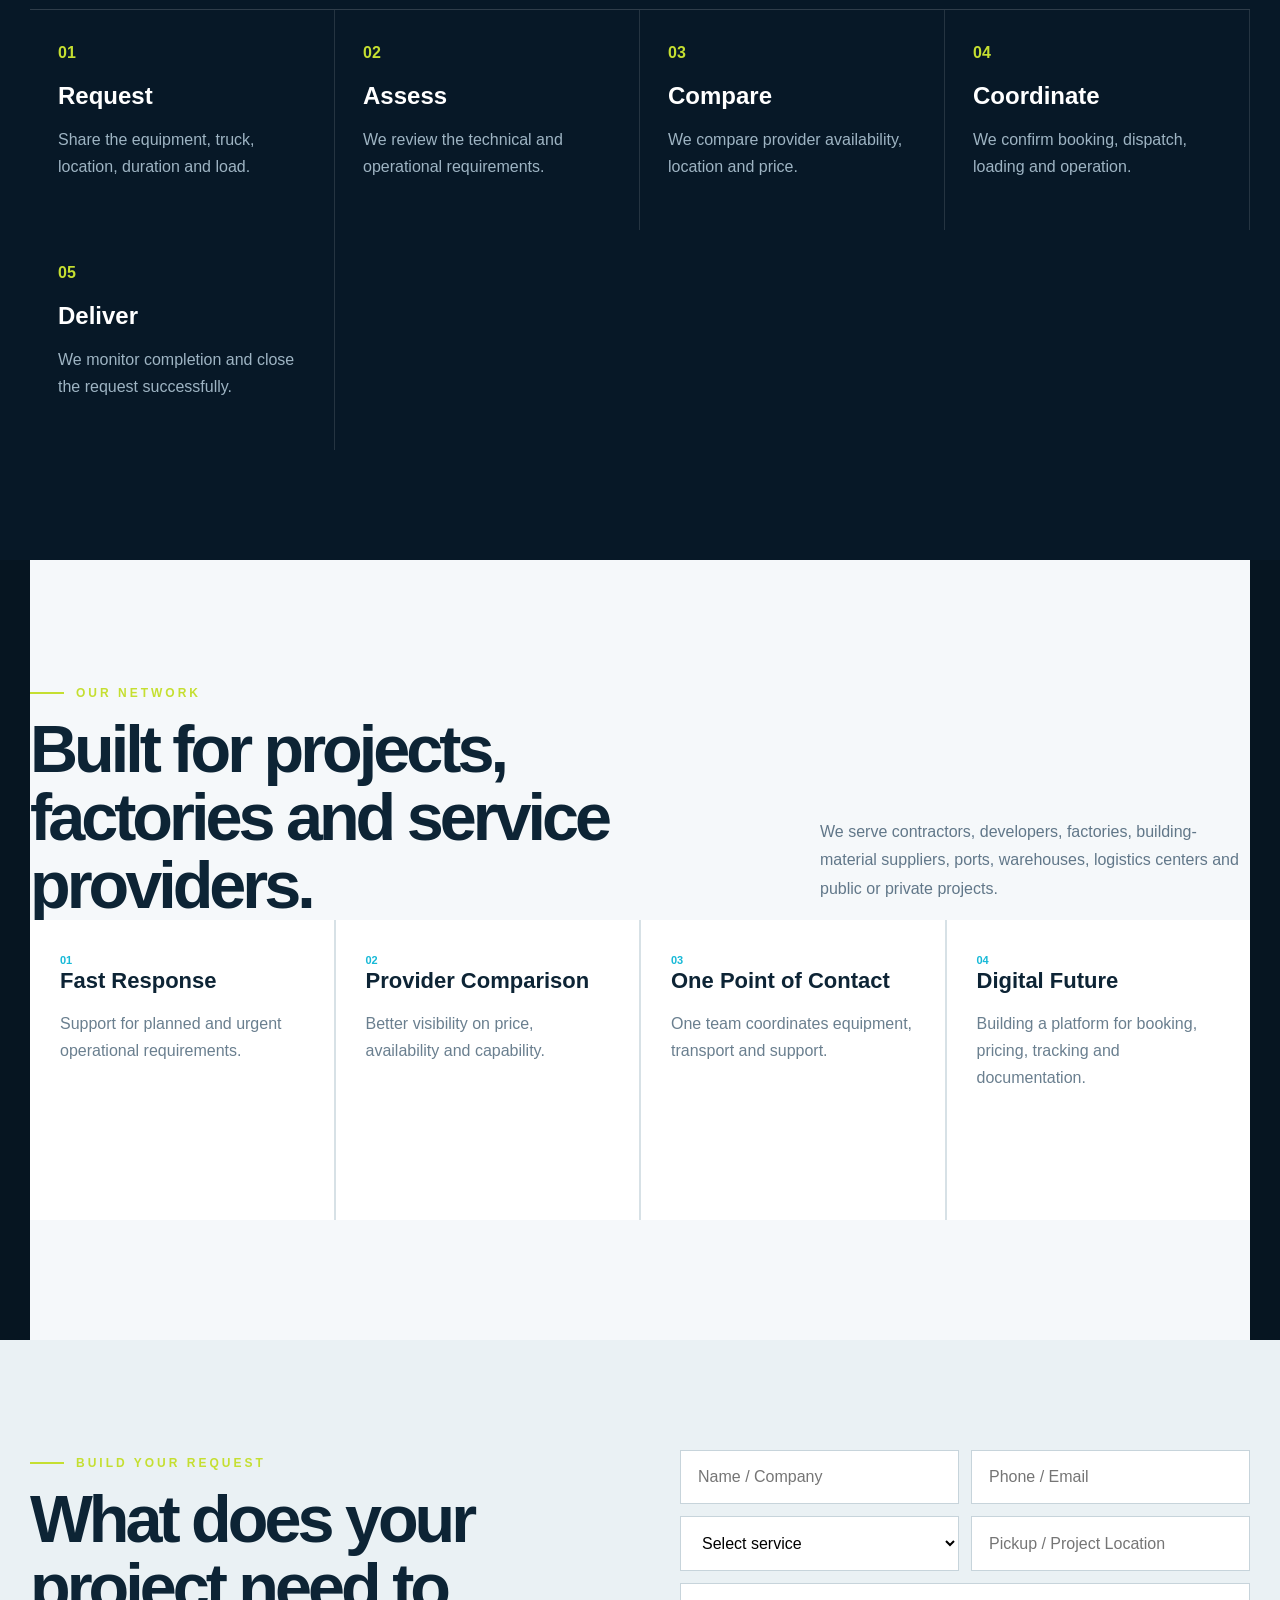
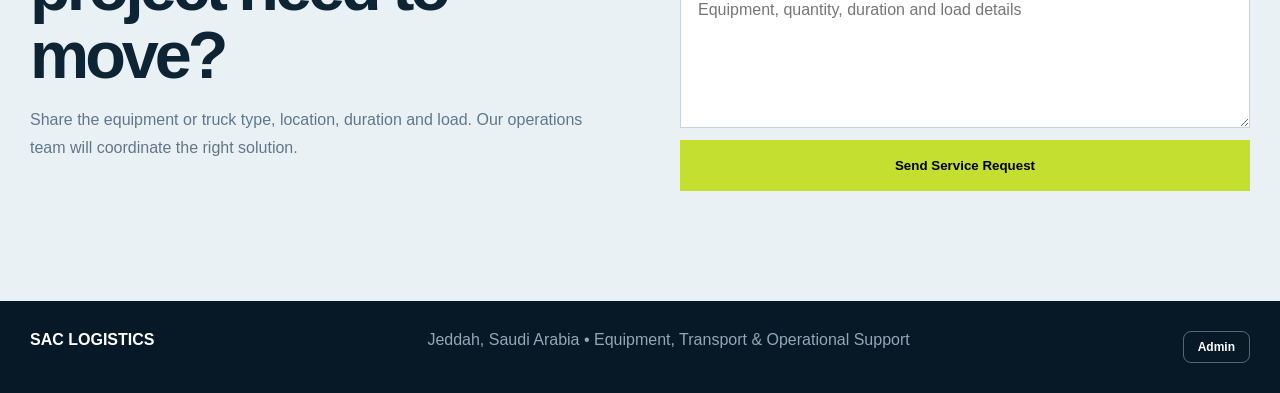
==== commit 7ce3fcad: "Restore complete SAC Logistics homepage with updated positioning" ====
--- a/index.html
+++ b/index.html
@@ -5,10 +5,55 @@
 <meta name="viewport" content="width=device-width,initial-scale=1">
 <meta name="theme-color" content="#061521">
 <title>SAC Logistics | Equipment, Transport & Operational Support</title>
-<meta name="description" content="SAC Logistics connects projects and businesses across Saudi Arabia with heavy equipment, trucks, transportation, maintenance and operational support.">
+<meta name="description" content="SAC Logistics connects projects across Saudi Arabia with heavy equipment, trucks, transportation, maintenance and operational support.">
 <link rel="stylesheet" href="styles.css">
 <link rel="stylesheet" href="themes.css">
 <script src="theme.js"></script>
 </head>
 <body>
-<div class="noise"></div><div class+<div class="noise"></div><div class="cursor-glow"></div>
+<header class="hero" id="home">
+  <div class="video-stack">
+    <video class="hero-video active" autoplay muted loop playsinline poster="https://images.unsplash.com/photo-1586528116311-ad8dd3c8310d?auto=format&fit=crop&w=1800&q=85"><source src="https://videos.pexels.com/video-files/4488706/4488706-hd_1920_1080_25fps.mp4" type="video/mp4"></video>
+    <video class="hero-video" autoplay muted loop playsinline poster="https://images.unsplash.com/photo-1565793298595-6a879b1d9492?auto=format&fit=crop&w=1800&q=85"><source src="https://videos.pexels.com/video-files/853800/853800-hd_1920_1080_30fps.mp4" type="video/mp4"></video>
+  </div>
+  <div class="hero-overlay"></div>
+  <nav class="nav wrap">
+    <a class="brand" href="#home"><span class="brand-mark">SAC</span><span><b>SAC LOGISTICS</b><small>INTEGRATED LOGISTICS SOLUTIONS</small></span></a>
+    <div class="nav-links"><a href="#services" data-en="Services" data-ar="الخدمات">Services</a><a href="#operations" data-en="Operations" data-ar="التشغيل">Operations</a><a href="#process" data-en="Process" data-ar="آلية العمل">Process</a><a href="#contact" data-en="Request" data-ar="اطلب خدمة">Request</a><button id="lang">AR</button></div>
+  </nav>
+  <div class="hero-content wrap reveal">
+    <div class="eyebrow" data-en="JEDDAH • KINGDOM-WIDE" data-ar="جدة • نخدم جميع أنحاء المملكة">JEDDAH • KINGDOM-WIDE</div>
+    <h1 data-en="From request to delivery, we manage your entire logistics journey." data-ar="من الطلب إلى التسليم، ندير رحلتك اللوجستية بالكامل.">From request to delivery, we manage your entire logistics journey.</h1>
+    <p data-en="We connect projects and businesses with heavy equipment, trucks, transportation and operational services through a trusted Kingdom-wide provider network." data-ar="نربط المشاريع والأعمال بالمعدات الثقيلة والشاحنات وخدمات النقل والتشغيل من خلال شبكة موثوقة تغطي مختلف مناطق المملكة.">We connect projects and businesses with heavy equipment, trucks, transportation and operational services through a trusted Kingdom-wide provider network.</p>
+    <div class="hero-actions"><a class="btn primary" href="#contact" data-en="Request Equipment or Truck" data-ar="اطلب معدة أو شاحنة">Request Equipment or Truck</a><a class="btn ghost" href="#partners" data-en="Join Our Provider Network" data-ar="انضم إلى شبكة الموردين">Join Our Provider Network</a></div>
+  </div>
+  <div class="hero-rail"><div><b>24/7</b><span data-en="Operational support" data-ar="دعم تشغيلي">Operational support</span></div><div><b>KSA</b><span data-en="Kingdom-wide coverage" data-ar="تغطية أنحاء المملكة">Kingdom-wide coverage</span></div><div><b>ONE</b><span data-en="Partner from request to delivery" data-ar="جهة واحدة من الطلب للتسليم">Partner from request to delivery</span></div><div><b>360°</b><span data-en="Equipment, transport and support" data-ar="معدات ونقل ودعم">Equipment, transport and support</span></div></div>
+</header>
+<main>
+<section id="services" class="section wrap">
+  <div class="section-head reveal"><div><span class="kicker" data-en="INTEGRATED LOGISTICS SOLUTIONS" data-ar="حلول لوجستية متكاملة">INTEGRATED LOGISTICS SOLUTIONS</span><h2 data-en="Equipment, transport and operational support in one place." data-ar="معدات ونقل وتشغيل ودعم من خلال جهة واحدة.">Equipment, transport and operational support in one place.</h2></div><p data-en="SAC coordinates the right provider, price, schedule and service from initial request through final delivery." data-ar="تنسق SAC المورد والسعر والجدول والخدمة المناسبة من استلام الطلب وحتى التسليم النهائي.">SAC coordinates the right provider, price, schedule and service from initial request through final delivery.</p></div>
+  <div class="equipment-grid">
+    <article data-cat="equipment" class="equipment-card reveal"><span>01</span><div class="icon">↥</div><h3 data-en="Heavy Equipment Rental" data-ar="تأجير المعدات الثقيلة">Heavy Equipment Rental</h3><p data-en="Excavators, loaders, cranes, telehandlers, generators and project equipment." data-ar="حفارات وشيولات ورافعات وتلسكوبيك ومولدات ومعدات مشاريع.">Excavators, loaders, cranes, telehandlers, generators and project equipment.</p></article>
+    <article data-cat="transport" class="equipment-card reveal"><span>02</span><div class="icon">▰</div><h3 data-en="Trucks & Trailers" data-ar="الشاحنات والتريلات">Trucks & Trailers</h3><p data-en="Flatbeds, lowbeds, dump trucks, trailers and specialized transport." data-ar="سطحات ولوبد وقلابات وتريلات وحلول نقل متخصصة.">Flatbeds, lowbeds, dump trucks, trailers and specialized transport.</p></article>
+    <article data-cat="transport" class="equipment-card reveal"><span>03</span><div class="icon">⇢</div><h3 data-en="Construction Materials Transport" data-ar="نقل مواد البناء">Construction Materials Transport</h3><p data-en="Reliable movement of steel, cement, blocks, aggregates and project materials." data-ar="نقل الحديد والأسمنت والبلوك والركام ومواد المشاريع بموثوقية.">Reliable movement of steel, cement, blocks, aggregates and project materials.</p></article>
+    <article data-cat="transport" class="equipment-card reveal"><span>04</span><div class="icon">▣</div><h3 data-en="Ports & Warehouses" data-ar="الموانئ والمستودعات">Ports & Warehouses</h3><p data-en="Pickup and delivery coordination from ports and warehouses to project sites." data-ar="تنسيق الاستلام والنقل من الموانئ والمستودعات إلى مواقع المشاريع.">Pickup and delivery coordination from ports and warehouses to project sites.</p></article>
+    <article data-cat="operations" class="equipment-card reveal"><span>05</span><div class="icon">◫</div><h3 data-en="Project & Factory Solutions" data-ar="حلول المشاريع والمصانع">Project & Factory Solutions</h3><p data-en="Short-term, recurring and long-term operational requirements." data-ar="متطلبات تشغيلية مؤقتة أو دورية أو بعقود طويلة المدة.">Short-term, recurring and long-term operational requirements.</p></article>
+    <article data-cat="support" class="equipment-card reveal"><span>06</span><div class="icon">⚙</div><h3 data-en="Maintenance & Emergency" data-ar="الصيانة والطوارئ">Maintenance & Emergency</h3><p data-en="Mobile maintenance, workshops, recovery and urgent assistance coordination." data-ar="تنسيق الصيانة المتنقلة والورش والسحب والمساعدة الطارئة.">Mobile maintenance, workshops, recovery and urgent assistance coordination.</p></article>
+    <article data-cat="support" class="equipment-card reveal"><span>07</span><div class="icon">◇</div><h3 data-en="Parts & Support Services" data-ar="قطع الغيار والخدمات المساندة">Parts & Support Services</h3><p data-en="Connection to parts suppliers and qualified technical service providers." data-ar="الربط مع موردي قطع الغيار ومقدمي الخدمات الفنية المؤهلين.">Connection to parts suppliers and qualified technical service providers.</p></article>
+    <article data-cat="operations" class="equipment-card reveal"><span>08</span><div class="icon">◎</div><h3 data-en="Tracking & Order Management" data-ar="التتبع وإدارة الطلب">Tracking & Order Management</h3><p data-en="Status follow-up from booking and dispatch through operation and delivery." data-ar="متابعة حالة الطلب من الحجز والتحريك وحتى التشغيل والتسليم.">Status follow-up from booking and dispatch through operation and delivery.</p></article>
+  </div>
+</section>
+<section id="operations" class="immersive">
+  <video autoplay muted loop playsinline poster="https://images.unsplash.com/photo-1586864387967-d02ef85d93e8?auto=format&fit=crop&w=1800&q=85"><source src="https://www.pexels.com/download/video/4477603/" type="video/mp4"></video>
+  <div class="immersive-overlay"></div><div class="wrap immersive-copy reveal"><span class="kicker" data-en="MORE THAN A BROKER" data-ar="أكثر من مجرد وسيط">MORE THAN A BROKER</span><h2 data-en="An operational logistics partner." data-ar="شريك لإدارة العملية اللوجستية.">An operational logistics partner.</h2><p data-en="We assess your requirement, source the right provider, compare offers, coordinate scheduling and monitor the service through final delivery." data-ar="ندرس احتياجك، نختار المورد المناسب، نقارن العروض، ننسق الجدولة والتشغيل، ونتابع الخدمة حتى التسليم النهائي.">We assess your requirement, source the right provider, compare offers, coordinate scheduling and monitor the service through final delivery.</p></div>
+</section>
+<section id="process" class="section dark-section"><div class="wrap"><div class="section-head reveal"><div><span class="kicker" data-en="FROM NEED TO DELIVERY" data-ar="من الاحتياج إلى التسليم">FROM NEED TO DELIVERY</span><h2 data-en="One managed process. Five clear steps." data-ar="عملية واحدة مُدارة عبر خمس خطوات واضحة.">One managed process. Five clear steps.</h2></div></div><div class="process-grid"><div class="reveal"><b>01</b><h3 data-en="Request" data-ar="أرسل طلبك">Request</h3><p data-en="Share the equipment, truck, location, duration and load." data-ar="حدد المعدة أو الشاحنة والموقع والمدة والحمولة.">Share the equipment, truck, location, duration and load.</p></div><div class="reveal"><b>02</b><h3 data-en="Assess" data-ar="ندرس الاحتياج">Assess</h3><p data-en="We review the technical and operational requirements." data-ar="نراجع المتطلبات الفنية والتشغيلية.">We review the technical and operational requirements.</p></div><div class="reveal"><b>03</b><h3 data-en="Compare" data-ar="نقارن الخيارات">Compare</h3><p data-en="We compare provider availability, location and price." data-ar="نقارن توفر الموردين والموقع والسعر.">We compare provider availability, location and price.</p></div><div class="reveal"><b>04</b><h3 data-en="Coordinate" data-ar="ننسق التشغيل">Coordinate</h3><p data-en="We confirm booking, dispatch, loading and operation." data-ar="نؤكد الحجز والتحريك والتحميل والتشغيل.">We confirm booking, dispatch, loading and operation.</p></div><div class="reveal"><b>05</b><h3 data-en="Deliver" data-ar="نتابع التسليم">Deliver</h3><p data-en="We monitor completion and close the request successfully." data-ar="نتابع اكتمال الخدمة ونغلق الطلب بنجاح.">We monitor completion and close the request successfully.</p></div></div></div></section>
+<section class="section wrap" id="partners"><div class="section-head reveal"><div><span class="kicker" data-en="OUR NETWORK" data-ar="شبكتنا التشغيلية">OUR NETWORK</span><h2 data-en="Built for projects, factories and service providers." data-ar="مصممة لخدمة المشاريع والمصانع ومقدمي الخدمات.">Built for projects, factories and service providers.</h2></div><p data-en="We serve contractors, developers, factories, building-material suppliers, ports, warehouses, logistics centers and public or private projects." data-ar="نخدم المقاولين والمطورين والمصانع وموردي مواد البناء والموانئ والمستودعات والمراكز اللوجستية والمشاريع الحكومية والخاصة.">We serve contractors, developers, factories, building-material suppliers, ports, warehouses, logistics centers and public or private projects.</p></div><div class="equipment-grid"><article class="equipment-card reveal"><span>01</span><h3 data-en="Fast Response" data-ar="استجابة سريعة">Fast Response</h3><p data-en="Support for planned and urgent operational requirements." data-ar="دعم للاحتياجات المخططة والطلبات التشغيلية العاجلة.">Support for planned and urgent operational requirements.</p></article><article class="equipment-card reveal"><span>02</span><h3 data-en="Provider Comparison" data-ar="مقارنة الموردين">Provider Comparison</h3><p data-en="Better visibility on price, availability and capability." data-ar="وضوح أفضل في السعر والتوفر والقدرة التشغيلية.">Better visibility on price, availability and capability.</p></article><article class="equipment-card reveal"><span>03</span><h3 data-en="One Point of Contact" data-ar="جهة اتصال واحدة">One Point of Contact</h3><p data-en="One team coordinates equipment, transport and support." data-ar="فريق واحد ينسق المعدات والنقل والخدمات المساندة.">One team coordinates equipment, transport and support.</p></article><article class="equipment-card reveal"><span>04</span><h3 data-en="Digital Future" data-ar="مستقبل رقمي">Digital Future</h3><p data-en="Building a platform for booking, pricing, tracking and documentation." data-ar="نبني منصة للحجز والتسعير والتتبع وتوثيق العمليات.">Building a platform for booking, pricing, tracking and documentation.</p></article></div></section>
+<section id="contact" class="contact-section"><div class="wrap contact-grid"><div class="reveal"><span class="kicker" data-en="BUILD YOUR REQUEST" data-ar="أرسل طلبك">BUILD YOUR REQUEST</span><h2 data-en="What does your project need to move?" data-ar="ما الذي يحتاج مشروعك إلى تحريكه؟">What does your project need to move?</h2><p data-en="Share the equipment or truck type, location, duration and load. Our operations team will coordinate the right solution." data-ar="شارك نوع المعدة أو الشاحنة والموقع والمدة والحمولة، وسينسق فريق التشغيل الحل المناسب.">Share the equipment or truck type, location, duration and load. Our operations team will coordinate the right solution.</p></div><form class="reveal" onsubmit="event.preventDefault();this.classList.add('sent')"><input required placeholder="Name / Company" data-ph-en="Name / Company" data-ph-ar="الاسم / الشركة"><input required placeholder="Phone / Email" data-ph-en="Phone / Email" data-ph-ar="الهاتف / البريد"><select><option data-en="Select service" data-ar="اختر الخدمة">Select service</option><option>Heavy Equipment</option><option>Truck or Trailer</option><option>Materials Transport</option><option>Maintenance & Emergency</option><option>Other Service</option></select><input placeholder="Pickup / Project Location" data-ph-en="Pickup / Project Location" data-ph-ar="موقع الاستلام / المشروع"><textarea placeholder="Equipment, quantity, duration and load details" data-ph-en="Equipment, quantity, duration and load details" data-ph-ar="نوع المعدة والكمية والمدة وتفاصيل الحمولة"></textarea><button data-en="Send Service Request" data-ar="إرسال طلب الخدمة">Send Service Request</button><div class="form-success" data-en="Request received. SAC will contact you." data-ar="تم استلام الطلب. سيتواصل معك فريق SAC.">Request received. SAC will contact you.</div></form></div></section>
+</main>
+<footer><div class="wrap"><b>SAC LOGISTICS</b><span data-en="Jeddah, Saudi Arabia • Equipment, Transport & Operational Support" data-ar="جدة، المملكة العربية السعودية • معدات ونقل وتشغيل ودعم">Jeddah, Saudi Arabia • Equipment, Transport & Operational Support</span></div></footer>
+<a class="float-cta" href="#contact">↗</a>
+<script src="script.js"></script>
+</body>
+</html>
